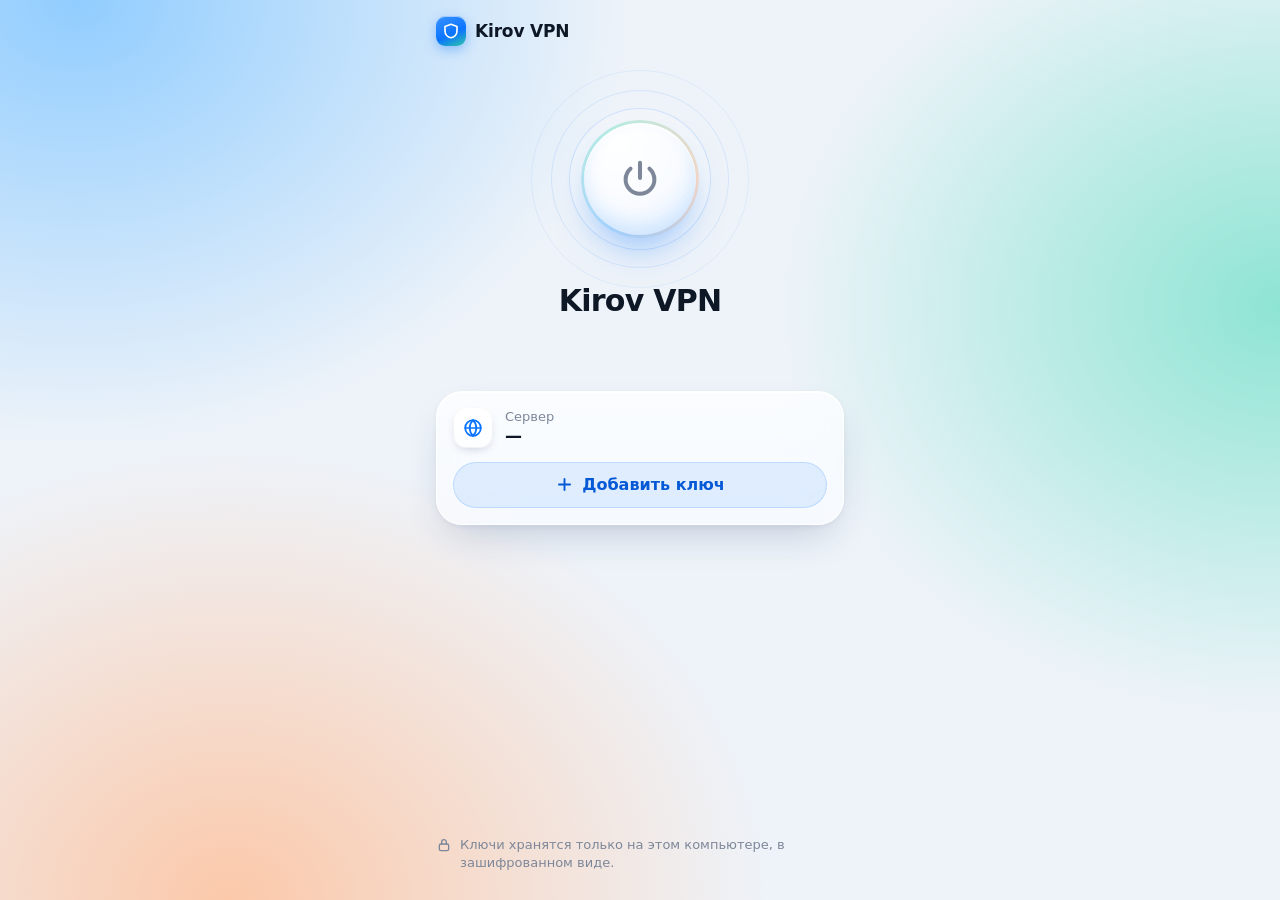
==== windows/internal/ui/frontend/index.html @ 52ef0f82 "Windows: phase 1, the tunnel on the owner's PC The first Windows build of Kirov VPN (docs/windows/PL" ====
<!doctype html>
<!-- Kirov VPN for Windows: the window. It only shows what the service
     reports and sends it requests (app.js); nothing is loaded from other
     sites. The look is that of server/remnawave/klaus-page.html. -->
<html lang="ru">
<head>
<meta charset="utf-8">
<meta http-equiv="Content-Security-Policy" content="default-src 'none'; script-src 'self'; style-src 'self'; img-src 'self' data:; connect-src 'self'; base-uri 'none'; form-action 'none'">
<meta name="referrer" content="no-referrer">
<title>Kirov VPN</title>
<link rel="stylesheet" href="app.css">
<script type="module" src="app.js"></script>
</head>
<body>
<div class="wall" aria-hidden="true"></div>

<main class="page">
  <header class="top">
    <span class="mark" aria-hidden="true">
      <svg viewBox="0 0 24 24" fill="none" stroke="#FFFFFF" stroke-width="2.2" stroke-linecap="round" stroke-linejoin="round"><path d="M12 3l8 3v6c0 4.5-3.4 8.3-8 9-4.6-.7-8-4.5-8-9V6z"/></svg>
    </span>
    Kirov VPN
  </header>

  <section class="hero" id="hero" data-state="noservice">
    <button type="button" class="orb" id="power" aria-label="Подключить" disabled>
      <span class="ring r3" aria-hidden="true"></span>
      <span class="ring r2" aria-hidden="true"></span>
      <span class="ring r1" aria-hidden="true"></span>
      <span class="disc" aria-hidden="true">
        <svg viewBox="0 0 24 24" fill="none" stroke-width="2.1" stroke-linecap="round" stroke-linejoin="round">
          <path d="M12 3.5v8"/>
          <path d="M7.05 6.6a7.5 7.5 0 1 0 9.9 0"/>
        </svg>
      </span>
    </button>
    <h1 id="title">Kirov VPN</h1>
    <p class="lede" id="detail" aria-live="polite"></p>
  </section>

  <section class="sheet server" id="server-sheet">
    <div class="server-row">
      <span class="server-icon" aria-hidden="true">
        <svg viewBox="0 0 24 24" fill="none" stroke="currentColor" stroke-width="1.9" stroke-linecap="round" stroke-linejoin="round"><circle cx="12" cy="12" r="8.5"/><path d="M3.5 12h17"/><path d="M12 3.5c2.4 2.3 3.6 5.1 3.6 8.5s-1.2 6.2-3.6 8.5c-2.4-2.3-3.6-5.1-3.6-8.5s1.2-6.2 3.6-8.5z"/></svg>
      </span>
      <div class="server-text">
        <span class="server-label">Сервер</span>
        <span class="server-name" id="server-name">—</span>
      </div>
    </div>
    <button type="button" class="btn tint" id="add-open">
      <svg viewBox="0 0 24 24" fill="none" stroke="currentColor" stroke-width="2.4" stroke-linecap="round"><path d="M12 5v14"/><path d="M5 12h14"/></svg>
      Добавить ключ
    </button>
  </section>

  <section class="sheet add" id="add-sheet" hidden>
    <h2>Добавить ключ</h2>
    <p>Вставьте ключ сервера (vless://, trojan://, ss://, hysteria2://) или сообщение, в котором он есть.</p>
    <textarea id="key" rows="4" spellcheck="false" autocomplete="off" placeholder="vless://…" aria-label="Ключ сервера"></textarea>
    <div class="actions">
      <button type="button" class="btn small" id="add-cancel">Отмена</button>
      <button type="button" class="btn primary" id="add-save">Добавить</button>
    </div>
  </section>

  <footer class="foot">
    <p class="priv">
      <svg viewBox="0 0 24 24" fill="none" stroke="currentColor" stroke-width="2" stroke-linecap="round" stroke-linejoin="round"><rect x="5" y="10.5" width="14" height="10" rx="2.5"/><path d="M8.5 10.5V7.5a3.5 3.5 0 0 1 7 0v3"/></svg>
      Ключи хранятся только на этом компьютере, в зашифрованном виде.
    </p>
    <p class="version" id="version"></p>
  </footer>
</main>

<div class="toast" id="toast" role="status" hidden></div>
</body>
</html>
---- windows/internal/ui/frontend/app.css ----
:root {
  --ice: #EEF3F9;
  --ink: #0E1726;
  --slate: #556173;
  --mist: #7D8799;
  --blue: #0A74FF;
  --blue-deep: #0659D6;
  --mint: #2FC8A8;
  --red: #E5484D;
  --hair: rgba(14, 23, 38, 0.08);
  --edge: rgba(255, 255, 255, 0.85);
  --shadow: 0 18px 40px -14px rgba(22, 44, 96, 0.24), 0 2px 6px rgba(22, 44, 96, 0.06);
  --font: "Segoe UI Variable Text", "Segoe UI", system-ui, sans-serif;
  --mono: "Cascadia Mono", Consolas, monospace;
  color-scheme: light;
}
* { box-sizing: border-box; }
[hidden] { display: none !important; }
html, body { height: 100%; }
body {
  margin: 0;
  overflow: hidden auto;
  font-family: var(--font);
  color: var(--ink);
  background: var(--ice);
  -webkit-font-smoothing: antialiased;
  user-select: none;
}

/* The wallpaper the glass sits on. */
.wall {
  position: fixed;
  inset: 0;
  z-index: 0;
  pointer-events: none;
  background:
    radial-gradient(62vmax 50vmax at 6% 0%, rgba(140, 203, 255, 0.95), rgba(140, 203, 255, 0) 70%),
    radial-gradient(56vmax 46vmax at 100% 34%, rgba(125, 226, 205, 0.85), rgba(125, 226, 205, 0) 70%),
    radial-gradient(60vmax 50vmax at 18% 100%, rgba(255, 190, 150, 0.8), rgba(255, 190, 150, 0) 70%),
    var(--ice);
}

.page {
  position: relative;
  z-index: 1;
  max-width: 440px;
  min-height: 100%;
  margin: 0 auto;
  padding: 16px 16px 20px;
  display: flex;
  flex-direction: column;
  gap: 20px;
}

.top {
  display: flex;
  align-items: center;
  gap: 9px;
  font-weight: 700;
  font-size: 17px;
  letter-spacing: -0.01em;
}
.mark {
  width: 30px;
  height: 30px;
  border-radius: 9px;
  display: grid;
  place-items: center;
  background: linear-gradient(155deg, #3A93FF, var(--blue) 58%, var(--mint));
  box-shadow: inset 0 1px 0 rgba(255, 255, 255, 0.55), 0 4px 12px rgba(10, 116, 255, 0.35);
}
.mark svg { width: 18px; height: 18px; }

/* The big button. */
.hero {
  display: flex;
  flex-direction: column;
  align-items: center;
  text-align: center;
  gap: 10px;
  padding-top: 14px;
}
.orb {
  position: relative;
  width: 170px;
  height: 170px;
  margin-block: 14px 10px;
  padding: 0;
  border: 0;
  border-radius: 50%;
  background: none;
  display: grid;
  place-items: center;
  cursor: pointer;
}
.orb:disabled { cursor: default; }
.ring {
  position: absolute;
  border-radius: 50%;
  border: 1.5px solid rgba(10, 116, 255, 0.16);
  transition: border-color 0.4s ease, background-color 0.4s ease;
}
.r1 { inset: 14px; background: rgba(255, 255, 255, 0.28); }
.r2 { inset: -4px; border-color: rgba(10, 116, 255, 0.11); }
.r3 { inset: -24px; border-color: rgba(10, 116, 255, 0.07); }
.disc {
  position: relative;
  width: 112px;
  height: 112px;
  border-radius: 50%;
  display: grid;
  place-items: center;
  background: radial-gradient(120% 120% at 30% 18%, rgba(255, 255, 255, 0.97), rgba(255, 255, 255, 0.6) 46%, rgba(206, 230, 255, 0.55) 100%);
  backdrop-filter: blur(10px) saturate(180%);
  box-shadow:
    inset 0 2px 1px rgba(255, 255, 255, 0.95),
    inset 0 -10px 18px rgba(10, 116, 255, 0.12),
    0 20px 38px -12px rgba(10, 116, 255, 0.5);
  transition: transform 0.15s ease, box-shadow 0.4s ease;
}
.orb:not(:disabled):active .disc { transform: scale(0.96); }
.disc::after {
  content: "";
  position: absolute;
  inset: -3px;
  border-radius: 50%;
  padding: 3px;
  background: conic-gradient(from 210deg, rgba(140, 203, 255, 0.95), rgba(125, 226, 205, 0.95), rgba(255, 190, 150, 0.95), rgba(140, 203, 255, 0.95));
  -webkit-mask: linear-gradient(#000 0 0) content-box, linear-gradient(#000 0 0);
  -webkit-mask-composite: xor;
  mask-composite: exclude;
  opacity: 0.55;
  transition: opacity 0.4s ease;
}
.disc svg { width: 46px; height: 46px; stroke: var(--mist); transition: stroke 0.4s ease; }

.hero[data-state="on"] .disc svg { stroke: var(--blue); }
.hero[data-state="on"] .disc::after { opacity: 1; }
.hero[data-state="on"] .disc { box-shadow: inset 0 2px 1px rgba(255, 255, 255, 0.95), inset 0 -10px 18px rgba(47, 200, 168, 0.18), 0 20px 42px -10px rgba(47, 200, 168, 0.6); }
.hero[data-state="on"] .r1 { border-color: rgba(47, 200, 168, 0.35); }
.hero[data-state="on"] .r2 { border-color: rgba(47, 200, 168, 0.22); }
.hero[data-state="on"] .r3 { border-color: rgba(47, 200, 168, 0.12); }
.hero[data-state="connecting"] .disc svg,
.hero[data-state="disconnecting"] .disc svg { stroke: #3A93FF; }
.hero[data-state="error"] .disc svg { stroke: var(--red); }
.hero[data-state="error"] .r1 { border-color: rgba(229, 72, 77, 0.3); }

h1 {
  margin: 0;
  font-size: 30px;
  line-height: 1.1;
  font-weight: 750;
  letter-spacing: -0.025em;
}
.lede {
  margin: 0;
  min-height: 2.9em;
  max-width: 32ch;
  font-size: 15px;
  line-height: 1.45;
  color: var(--slate);
  text-wrap: balance;
  user-select: text;
}
.hero[data-state="error"] .lede { color: #B4262B; }

/* Glass sheets. */
.sheet {
  position: relative;
  border-radius: 26px;
  padding: 16px;
  background: linear-gradient(180deg, rgba(255, 255, 255, 0.74), rgba(255, 255, 255, 0.52));
  backdrop-filter: blur(24px) saturate(180%);
  border: 1px solid var(--edge);
  box-shadow: inset 0 1px 0 rgba(255, 255, 255, 0.95), var(--shadow);
  display: flex;
  flex-direction: column;
  gap: 14px;
}

.server-row { display: flex; align-items: center; gap: 12px; }
.server-icon {
  width: 40px;
  height: 40px;
  flex: none;
  border-radius: 13px;
  display: grid;
  place-items: center;
  color: var(--blue);
  background: linear-gradient(180deg, #FFFFFF, rgba(255, 255, 255, 0.6));
  box-shadow: inset 0 1px 0 #FFFFFF, 0 4px 10px -4px rgba(22, 44, 96, 0.25), inset 0 0 0 1px rgba(14, 23, 38, 0.05);
}
.server-icon svg { width: 22px; height: 22px; }
.server-text { display: flex; flex-direction: column; gap: 2px; min-width: 0; }
.server-label { font-size: 13px; color: var(--mist); }
.server-name {
  font-size: 17px;
  font-weight: 650;
  white-space: nowrap;
  overflow: hidden;
  text-overflow: ellipsis;
}

.add h2 { margin: 0; font-size: 19px; font-weight: 700; letter-spacing: -0.012em; }
.add p { margin: 0; font-size: 14px; line-height: 1.45; color: var(--slate); }
textarea {
  width: 100%;
  resize: none;
  padding: 12px 14px;
  border: 0;
  border-radius: 16px;
  font: 13px/1.4 var(--mono);
  color: var(--ink);
  background: rgba(255, 255, 255, 0.8);
  box-shadow: inset 0 0 0 1px rgba(14, 23, 38, 0.1);
  user-select: text;
}
textarea:focus { outline: none; box-shadow: inset 0 0 0 2px rgba(10, 116, 255, 0.5); }
.actions { display: flex; gap: 10px; justify-content: flex-end; }
.actions .btn.primary { width: auto; min-width: 130px; }

.btn {
  display: flex;
  align-items: center;
  justify-content: center;
  gap: 8px;
  width: 100%;
  min-height: 46px;
  padding: 0 20px;
  border: 0;
  border-radius: 999px;
  font: 600 16px/1.1 var(--font);
  cursor: pointer;
  transition: transform 0.15s ease, opacity 0.2s ease;
}
.btn:active { transform: scale(0.97); }
.btn:disabled { opacity: 0.55; cursor: default; transform: none; }
.btn svg { width: 19px; height: 19px; flex: none; }
.btn.primary {
  color: #FFFFFF;
  background: linear-gradient(180deg, #3A93FF 0%, var(--blue) 55%, #0662E0 100%);
  box-shadow: inset 0 1px 0 rgba(255, 255, 255, 0.5), inset 0 -2px 6px rgba(0, 40, 120, 0.25), 0 12px 24px -8px rgba(10, 116, 255, 0.6);
}
.btn.tint {
  color: var(--blue-deep);
  background: rgba(10, 116, 255, 0.1);
  box-shadow: inset 0 0 0 1px rgba(10, 116, 255, 0.16);
}
.btn.small {
  width: auto;
  min-height: 46px;
  padding: 0 18px;
  color: var(--blue-deep);
  background: rgba(255, 255, 255, 0.85);
  box-shadow: inset 0 1px 0 #FFFFFF, 0 1px 3px rgba(22, 44, 96, 0.14), inset 0 0 0 1px rgba(14, 23, 38, 0.06);
}

.foot {
  margin-top: auto;
  display: flex;
  flex-direction: column;
  align-items: center;
  gap: 8px;
  text-align: center;
}
.foot p { margin: 0; }
.priv { display: flex; gap: 8px; align-items: flex-start; text-align: left; font-size: 13px; line-height: 1.4; color: var(--mist); }
.priv svg { width: 16px; height: 16px; flex: none; margin-top: 1px; }
.version { font-size: 12px; color: var(--mist); }

.toast {
  position: fixed;
  left: 50%;
  bottom: 22px;
  transform: translateX(-50%);
  z-index: 10;
  width: max-content;
  max-width: calc(100% - 32px);
  padding: 12px 18px;
  border-radius: 20px;
  background: rgba(20, 28, 44, 0.86);
  backdrop-filter: blur(16px);
  color: #FFFFFF;
  font: 600 14px/1.35 var(--font);
  text-align: center;
  box-shadow: 0 12px 30px rgba(0, 0, 0, 0.22);
  user-select: text;
}

.btn:focus-visible, .orb:focus-visible .disc {
  outline: 3px solid rgba(10, 116, 255, 0.45);
  outline-offset: 3px;
}
.orb:focus-visible { outline: none; }

@media (prefers-reduced-motion: no-preference) {
  .hero[data-state="connecting"] .r2,
  .hero[data-state="connecting"] .r3,
  .hero[data-state="disconnecting"] .r2 { animation: pulse 1.6s ease-in-out infinite; }
  .hero[data-state="connecting"] .r3 { animation-delay: 0.3s; }
  .hero[data-state="on"] .r3 { animation: breathe 4s ease-in-out infinite; }
  @keyframes pulse {
    0%, 100% { transform: scale(0.94); opacity: 0.35; }
    50% { transform: scale(1.02); opacity: 1; }
  }
  @keyframes breathe {
    0%, 100% { transform: scale(1); opacity: 1; }
    50% { transform: scale(1.04); opacity: 0.6; }
  }
}
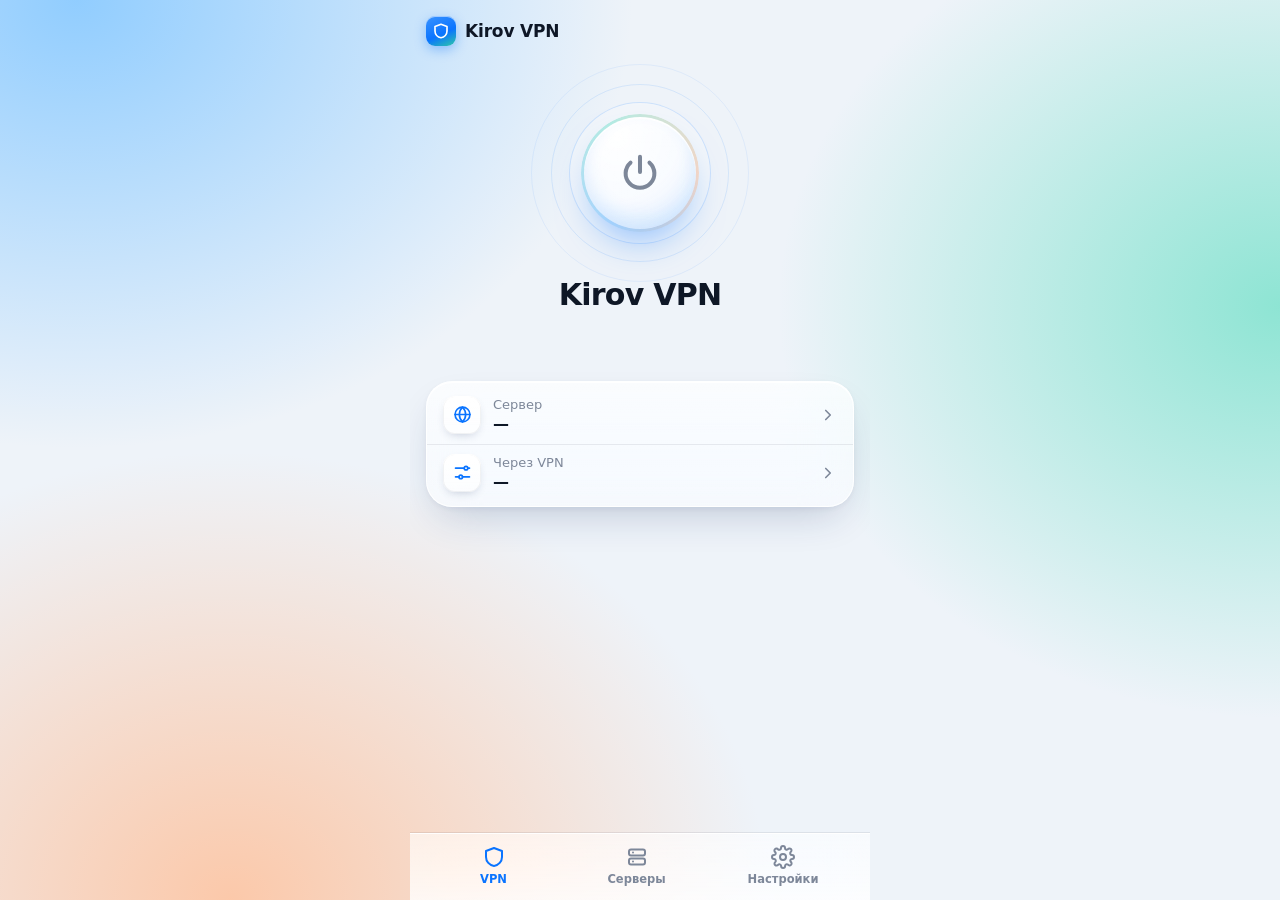
==== commit 71b60000: "Windows: the window gets servers, settings and the journal Three tabs instead of one page:  - VPN: t" ====
--- a/windows/internal/ui/frontend/index.html
+++ b/windows/internal/ui/frontend/index.html
@@ -8,71 +8,257 @@
 <meta http-equiv="Content-Security-Policy" content="default-src 'none'; script-src 'self'; style-src 'self'; img-src 'self' data:; connect-src 'self'; base-uri 'none'; form-action 'none'">
 <meta name="referrer" content="no-referrer">
 <title>Kirov VPN</title>
+<link rel="icon" href="data:,">
 <link rel="stylesheet" href="app.css">
 <script type="module" src="app.js"></script>
 </head>
 <body>
 <div class="wall" aria-hidden="true"></div>
 
-<main class="page">
+<div class="app">
   <header class="top">
     <span class="mark" aria-hidden="true">
       <svg viewBox="0 0 24 24" fill="none" stroke="#FFFFFF" stroke-width="2.2" stroke-linecap="round" stroke-linejoin="round"><path d="M12 3l8 3v6c0 4.5-3.4 8.3-8 9-4.6-.7-8-4.5-8-9V6z"/></svg>
     </span>
-    Kirov VPN
+    <span id="top-title">Kirov VPN</span>
   </header>
 
-  <section class="hero" id="hero" data-state="noservice">
-    <button type="button" class="orb" id="power" aria-label="Подключить" disabled>
-      <span class="ring r3" aria-hidden="true"></span>
-      <span class="ring r2" aria-hidden="true"></span>
-      <span class="ring r1" aria-hidden="true"></span>
-      <span class="disc" aria-hidden="true">
-        <svg viewBox="0 0 24 24" fill="none" stroke-width="2.1" stroke-linecap="round" stroke-linejoin="round">
-          <path d="M12 3.5v8"/>
-          <path d="M7.05 6.6a7.5 7.5 0 1 0 9.9 0"/>
-        </svg>
-      </span>
+  <main class="views" id="views">
+    <!-- VPN: the big button and what it connects to. -->
+    <section class="view" id="view-home">
+      <section class="hero" id="hero" data-state="noservice">
+        <button type="button" class="orb" id="power" aria-label="Подключить" disabled>
+          <span class="ring r3" aria-hidden="true"></span>
+          <span class="ring r2" aria-hidden="true"></span>
+          <span class="ring r1" aria-hidden="true"></span>
+          <span class="disc" aria-hidden="true">
+            <svg viewBox="0 0 24 24" fill="none" stroke-width="2.1" stroke-linecap="round" stroke-linejoin="round">
+              <path d="M12 3.5v8"/>
+              <path d="M7.05 6.6a7.5 7.5 0 1 0 9.9 0"/>
+            </svg>
+          </span>
+        </button>
+        <h1 id="title">Kirov VPN</h1>
+        <p class="lede" id="detail" aria-live="polite"></p>
+        <button type="button" class="link" id="hero-logs" hidden>Подробнее в журнале</button>
+      </section>
+
+      <div class="sheet list">
+        <button type="button" class="row" id="home-server">
+          <span class="row-icon" aria-hidden="true">
+            <svg viewBox="0 0 24 24" fill="none" stroke="currentColor" stroke-width="1.9" stroke-linecap="round" stroke-linejoin="round"><circle cx="12" cy="12" r="8.5"/><path d="M3.5 12h17"/><path d="M12 3.5c2.4 2.3 3.6 5.1 3.6 8.5s-1.2 6.2-3.6 8.5c-2.4-2.3-3.6-5.1-3.6-8.5s1.2-6.2 3.6-8.5z"/></svg>
+          </span>
+          <span class="row-text">
+            <span class="row-label">Сервер</span>
+            <span class="row-title" id="home-server-name">—</span>
+          </span>
+          <span class="ping" id="home-ping"></span>
+          <svg class="chev" viewBox="0 0 24 24" fill="none" stroke="currentColor" stroke-width="2.2" stroke-linecap="round" stroke-linejoin="round" aria-hidden="true"><path d="M9 6l6 6-6 6"/></svg>
+        </button>
+        <button type="button" class="row" id="home-mode">
+          <span class="row-icon" aria-hidden="true">
+            <svg viewBox="0 0 24 24" fill="none" stroke="currentColor" stroke-width="1.9" stroke-linecap="round" stroke-linejoin="round"><path d="M4 7h10"/><path d="M18 7h2"/><circle cx="16" cy="7" r="2"/><path d="M4 17h4"/><path d="M12 17h8"/><circle cx="10" cy="17" r="2"/></svg>
+          </span>
+          <span class="row-text">
+            <span class="row-label">Через VPN</span>
+            <span class="row-title" id="home-mode-name">—</span>
+          </span>
+          <svg class="chev" viewBox="0 0 24 24" fill="none" stroke="currentColor" stroke-width="2.2" stroke-linecap="round" stroke-linejoin="round" aria-hidden="true"><path d="M9 6l6 6-6 6"/></svg>
+        </button>
+      </div>
+      <button type="button" class="btn tint" id="home-add" hidden>
+        <svg viewBox="0 0 24 24" fill="none" stroke="currentColor" stroke-width="2.4" stroke-linecap="round"><path d="M12 5v14"/><path d="M5 12h14"/></svg>
+        Добавить ключ
+      </button>
+    </section>
+
+    <!-- Servers: the list, their checks, adding a key. -->
+    <section class="view" id="view-servers" hidden>
+      <div class="heading">
+        <h2>Серверы</h2>
+        <button type="button" class="icon-btn" id="ping-all" title="Проверить все серверы" aria-label="Проверить все серверы">
+          <svg viewBox="0 0 24 24" fill="none" stroke="currentColor" stroke-width="2" stroke-linecap="round" stroke-linejoin="round"><path d="M4.5 16.5a8 8 0 1 1 15 0"/><path d="M12 12l3.5-3.5"/><circle cx="12" cy="12" r="1.2"/></svg>
+        </button>
+        <button type="button" class="icon-btn" id="servers-add" title="Добавить ключ" aria-label="Добавить ключ">
+          <svg viewBox="0 0 24 24" fill="none" stroke="currentColor" stroke-width="2.4" stroke-linecap="round"><path d="M12 5v14"/><path d="M5 12h14"/></svg>
+        </button>
+      </div>
+      <div class="sheet list" id="server-list" role="radiogroup" aria-label="Серверы"></div>
+      <div class="empty" id="servers-empty" hidden>
+        <p>Серверов пока нет. Добавьте ключ сервера: его присылает тот, кто дал вам VPN.</p>
+        <button type="button" class="btn primary" id="servers-empty-add">Добавить ключ</button>
+      </div>
+      <p class="note">Нажмите на сервер, чтобы подключаться через него. Отклик — сколько миллисекунд идёт запрос через сервер.</p>
+    </section>
+
+    <!-- Settings. -->
+    <section class="view" id="view-settings" hidden>
+      <h2 class="section">Что идёт через VPN</h2>
+      <div class="sheet list choices" id="modes">
+        <label class="row choice">
+          <input type="radio" name="mode" value="ru_direct">
+          <span class="row-text">
+            <span class="row-title">Всё, кроме российских сайтов</span>
+            <span class="row-sub">Банки, Госуслуги и другие российские сайты открываются напрямую, остальное — через VPN. Подходит почти всем.</span>
+          </span>
+        </label>
+        <label class="row choice">
+          <input type="radio" name="mode" value="blocked_only">
+          <span class="row-text">
+            <span class="row-title">Только заблокированные сайты</span>
+            <span class="row-sub">Через VPN идут только сайты и сервисы, заблокированные в России, всё остальное — напрямую.</span>
+          </span>
+        </label>
+        <label class="row choice">
+          <input type="radio" name="mode" value="global">
+          <span class="row-text">
+            <span class="row-title">Всё</span>
+            <span class="row-sub">Весь интернет идёт через VPN, кроме домашней сети.</span>
+          </span>
+        </label>
+      </div>
+
+      <h2 class="section">Свои правила</h2>
+      <div class="sheet list">
+        <details class="editor" data-list="directSites" data-kind="site">
+          <summary class="row"><span class="row-text"><span class="row-title">Сайты без VPN</span><span class="row-sub">Всегда напрямую</span></span><span class="count"></span></summary>
+          <div class="editor-body"></div>
+        </details>
+        <details class="editor" data-list="proxySites" data-kind="site">
+          <summary class="row"><span class="row-text"><span class="row-title">Сайты через VPN</span><span class="row-sub">Всегда через VPN, даже российские</span></span><span class="count"></span></summary>
+          <div class="editor-body"></div>
+        </details>
+        <details class="editor" data-list="blockSites" data-kind="site">
+          <summary class="row"><span class="row-text"><span class="row-title">Заблокировать сайты</span><span class="row-sub">Не открываются совсем: реклама, счётчики</span></span><span class="count"></span></summary>
+          <div class="editor-body"></div>
+        </details>
+      </div>
+      <p class="note">Сайт можно вписать так: example.com (вместе с поддоменами), ссылкой или IP-адресом.</p>
+
+      <h2 class="section">Программы</h2>
+      <div class="sheet list">
+        <label class="row toggle">
+          <span class="row-text">
+            <span class="row-title">Торренты без VPN</span>
+            <span class="row-sub">qBittorrent, µTorrent, BitTorrent и другие качают напрямую: так быстрее, а серверу VPN не приходят жалобы правообладателей.</span>
+          </span>
+          <input type="checkbox" role="switch" id="torrents">
+        </label>
+        <details class="editor" data-list="directPrograms" data-kind="program">
+          <summary class="row"><span class="row-text"><span class="row-title">Программы без VPN</span><span class="row-sub">Например, игры с российскими серверами</span></span><span class="count"></span></summary>
+          <div class="editor-body"></div>
+        </details>
+        <details class="editor" data-list="proxyPrograms" data-kind="program">
+          <summary class="row"><span class="row-text"><span class="row-title">Программы через VPN</span><span class="row-sub">Всё, что они делают, идёт через VPN</span></span><span class="count"></span></summary>
+          <div class="editor-body"></div>
+        </details>
+      </div>
+
+      <h2 class="section">Запуск</h2>
+      <div class="sheet list">
+        <label class="row toggle">
+          <span class="row-text">
+            <span class="row-title">Подключаться при запуске Windows</span>
+            <span class="row-sub">Если VPN был включён, после перезагрузки он включится сам.</span>
+          </span>
+          <input type="checkbox" role="switch" id="autoconnect">
+        </label>
+      </div>
+
+      <h2 class="section">Помощь</h2>
+      <div class="sheet list">
+        <button type="button" class="row" id="open-logs">
+          <span class="row-text"><span class="row-title">Журнал</span><span class="row-sub">Что происходило с VPN. Можно скопировать и отправить</span></span>
+          <svg class="chev" viewBox="0 0 24 24" fill="none" stroke="currentColor" stroke-width="2.2" stroke-linecap="round" stroke-linejoin="round" aria-hidden="true"><path d="M9 6l6 6-6 6"/></svg>
+        </button>
+      </div>
+      <footer class="foot">
+        <p class="priv">
+          <svg viewBox="0 0 24 24" fill="none" stroke="currentColor" stroke-width="2" stroke-linecap="round" stroke-linejoin="round"><rect x="5" y="10.5" width="14" height="10" rx="2.5"/><path d="M8.5 10.5V7.5a3.5 3.5 0 0 1 7 0v3"/></svg>
+          Ключи и настройки хранятся только на этом компьютере, в зашифрованном виде.
+        </p>
+        <p class="version" id="version"></p>
+      </footer>
+    </section>
+
+    <!-- The journal, opened from the settings. -->
+    <section class="view" id="view-logs" hidden>
+      <div class="heading">
+        <button type="button" class="back" id="logs-back">
+          <svg viewBox="0 0 24 24" fill="none" stroke="currentColor" stroke-width="2.4" stroke-linecap="round" stroke-linejoin="round" aria-hidden="true"><path d="M15 6l-6 6 6 6"/></svg>
+          Настройки
+        </button>
+      </div>
+      <h2 class="title2">Журнал</h2>
+      <p class="note">В журнале нет ключей, адресов и названий сайтов, его можно отправить тому, кто помогает с VPN.</p>
+      <div class="actions">
+        <button type="button" class="btn small" id="logs-refresh">Обновить</button>
+        <button type="button" class="btn primary" id="logs-copy">Скопировать</button>
+      </div>
+      <div id="logs"></div>
+    </section>
+  </main>
+
+  <nav class="tabs" aria-label="Разделы">
+    <button type="button" class="tab" data-tab="home" aria-current="page">
+      <svg viewBox="0 0 24 24" fill="none" stroke="currentColor" stroke-width="2" stroke-linecap="round" stroke-linejoin="round" aria-hidden="true"><path d="M12 3l8 3v6c0 4.5-3.4 8.3-8 9-4.6-.7-8-4.5-8-9V6z"/></svg>
+      VPN
     </button>
-    <h1 id="title">Kirov VPN</h1>
-    <p class="lede" id="detail" aria-live="polite"></p>
-  </section>
-
-  <section class="sheet server" id="server-sheet">
-    <div class="server-row">
-      <span class="server-icon" aria-hidden="true">
-        <svg viewBox="0 0 24 24" fill="none" stroke="currentColor" stroke-width="1.9" stroke-linecap="round" stroke-linejoin="round"><circle cx="12" cy="12" r="8.5"/><path d="M3.5 12h17"/><path d="M12 3.5c2.4 2.3 3.6 5.1 3.6 8.5s-1.2 6.2-3.6 8.5c-2.4-2.3-3.6-5.1-3.6-8.5s1.2-6.2 3.6-8.5z"/></svg>
-      </span>
-      <div class="server-text">
-        <span class="server-label">Сервер</span>
-        <span class="server-name" id="server-name">—</span>
-      </div>
-    </div>
-    <button type="button" class="btn tint" id="add-open">
-      <svg viewBox="0 0 24 24" fill="none" stroke="currentColor" stroke-width="2.4" stroke-linecap="round"><path d="M12 5v14"/><path d="M5 12h14"/></svg>
-      Добавить ключ
+    <button type="button" class="tab" data-tab="servers">
+      <svg viewBox="0 0 24 24" fill="none" stroke="currentColor" stroke-width="2" stroke-linecap="round" stroke-linejoin="round" aria-hidden="true"><rect x="4" y="4.5" width="16" height="6" rx="2"/><rect x="4" y="13.5" width="16" height="6" rx="2"/><path d="M8 7.5h.01"/><path d="M8 16.5h.01"/></svg>
+      Серверы
     </button>
-  </section>
-
-  <section class="sheet add" id="add-sheet" hidden>
-    <h2>Добавить ключ</h2>
+    <button type="button" class="tab" data-tab="settings">
+      <svg viewBox="0 0 24 24" fill="none" stroke="currentColor" stroke-width="2" stroke-linecap="round" stroke-linejoin="round" aria-hidden="true"><circle cx="12" cy="12" r="3"/><path d="M19.4 15a1.7 1.7 0 0 0 .3 1.8l.1.1a2 2 0 1 1-2.8 2.8l-.1-.1a1.7 1.7 0 0 0-1.8-.3 1.7 1.7 0 0 0-1 1.5V21a2 2 0 1 1-4 0v-.1a1.7 1.7 0 0 0-1.1-1.5 1.7 1.7 0 0 0-1.8.3l-.1.1a2 2 0 1 1-2.8-2.8l.1-.1a1.7 1.7 0 0 0 .3-1.8 1.7 1.7 0 0 0-1.5-1H3a2 2 0 1 1 0-4h.1a1.7 1.7 0 0 0 1.5-1.1 1.7 1.7 0 0 0-.3-1.8l-.1-.1a2 2 0 1 1 2.8-2.8l.1.1a1.7 1.7 0 0 0 1.8.3H9a1.7 1.7 0 0 0 1-1.5V3a2 2 0 1 1 4 0v.1a1.7 1.7 0 0 0 1 1.5 1.7 1.7 0 0 0 1.8-.3l.1-.1a2 2 0 1 1 2.8 2.8l-.1.1a1.7 1.7 0 0 0-.3 1.8V9a1.7 1.7 0 0 0 1.5 1H21a2 2 0 1 1 0 4h-.1a1.7 1.7 0 0 0-1.5 1z"/></svg>
+      Настройки
+    </button>
+  </nav>
+</div>
+
+<!-- Sheets over the window. -->
+<div class="modal" id="add-sheet" hidden>
+  <div class="sheet dialog" role="dialog" aria-modal="true" aria-labelledby="add-title">
+    <h2 id="add-title">Добавить ключ</h2>
     <p>Вставьте ключ сервера (vless://, trojan://, ss://, hysteria2://) или сообщение, в котором он есть.</p>
     <textarea id="key" rows="4" spellcheck="false" autocomplete="off" placeholder="vless://…" aria-label="Ключ сервера"></textarea>
     <div class="actions">
       <button type="button" class="btn small" id="add-cancel">Отмена</button>
       <button type="button" class="btn primary" id="add-save">Добавить</button>
     </div>
-  </section>
-
-  <footer class="foot">
-    <p class="priv">
-      <svg viewBox="0 0 24 24" fill="none" stroke="currentColor" stroke-width="2" stroke-linecap="round" stroke-linejoin="round"><rect x="5" y="10.5" width="14" height="10" rx="2.5"/><path d="M8.5 10.5V7.5a3.5 3.5 0 0 1 7 0v3"/></svg>
-      Ключи хранятся только на этом компьютере, в зашифрованном виде.
-    </p>
-    <p class="version" id="version"></p>
-  </footer>
-</main>
+  </div>
+</div>
+
+<div class="modal" id="rename-sheet" hidden>
+  <div class="sheet dialog" role="dialog" aria-modal="true" aria-labelledby="rename-title">
+    <h2 id="rename-title">Имя сервера</h2>
+    <input type="text" id="rename-input" maxlength="100" spellcheck="false" autocomplete="off" aria-label="Имя сервера">
+    <div class="actions">
+      <button type="button" class="btn small" id="rename-cancel">Отмена</button>
+      <button type="button" class="btn primary" id="rename-save">Сохранить</button>
+    </div>
+  </div>
+</div>
+
+<div class="modal" id="delete-sheet" hidden>
+  <div class="sheet dialog" role="alertdialog" aria-modal="true" aria-labelledby="delete-title">
+    <h2 id="delete-title">Удалить сервер?</h2>
+    <p id="delete-text"></p>
+    <div class="actions">
+      <button type="button" class="btn small" id="delete-cancel">Отмена</button>
+      <button type="button" class="btn danger" id="delete-confirm">Удалить</button>
+    </div>
+  </div>
+</div>
+
+<div class="menu" id="row-menu" role="menu" hidden>
+  <button type="button" role="menuitem" data-act="ping">Проверить отклик</button>
+  <button type="button" role="menuitem" data-act="rename">Переименовать</button>
+  <button type="button" role="menuitem" data-act="delete" class="danger">Удалить</button>
+</div>
 
 <div class="toast" id="toast" role="status" hidden></div>
+
+<template id="icon-more"><svg viewBox="0 0 24 24" fill="currentColor" aria-hidden="true"><circle cx="5.5" cy="12" r="1.8"/><circle cx="12" cy="12" r="1.8"/><circle cx="18.5" cy="12" r="1.8"/></svg></template>
+<template id="icon-remove"><svg viewBox="0 0 24 24" fill="none" stroke="currentColor" stroke-width="2.4" stroke-linecap="round" aria-hidden="true"><path d="M6 6l12 12"/><path d="M18 6L6 18"/></svg></template>
 </body>
 </html>
--- a/windows/internal/ui/frontend/app.css
+++ b/windows/internal/ui/frontend/app.css
@@ -40,22 +40,32 @@
     var(--ice);
 }
 
-.page {
+/* Header, the scrolling views, the tabs at the bottom. */
+.app {
   position: relative;
   z-index: 1;
-  max-width: 440px;
-  min-height: 100%;
+  height: 100%;
+  max-width: 460px;
   margin: 0 auto;
-  padding: 16px 16px 20px;
+  display: grid;
+  grid-template-rows: auto 1fr auto;
+}
+.views {
+  overflow: hidden auto;
+  padding: 4px 16px 20px;
+  scrollbar-width: thin;
+}
+.view {
   display: flex;
   flex-direction: column;
-  gap: 20px;
+  gap: 16px;
 }
 
 .top {
   display: flex;
   align-items: center;
   gap: 9px;
+  padding: 16px 16px 10px;
   font-weight: 700;
   font-size: 17px;
   letter-spacing: -0.01em;
@@ -163,6 +173,17 @@
   user-select: text;
 }
 .hero[data-state="error"] .lede { color: #B4262B; }
+.link {
+  margin-top: -4px;
+  padding: 4px 8px;
+  border: 0;
+  border-radius: 8px;
+  background: none;
+  font: 600 14px var(--font);
+  color: var(--blue-deep);
+  cursor: pointer;
+}
+.link:focus-visible { outline: 3px solid rgba(10, 116, 255, 0.45); }
 
 /* Glass sheets. */
 .sheet {
@@ -178,31 +199,267 @@
   gap: 14px;
 }
 
-.server-row { display: flex; align-items: center; gap: 12px; }
-.server-icon {
-  width: 40px;
-  height: 40px;
+/* Rows in a sheet, as in iOS lists. */
+.sheet.list { padding: 4px 0; gap: 0; }
+.row {
+  display: flex;
+  align-items: center;
+  gap: 12px;
+  width: 100%;
+  min-height: 56px;
+  padding: 10px 16px;
+  border: 0;
+  background: none;
+  font: inherit;
+  color: inherit;
+  text-align: left;
+  cursor: pointer;
+}
+.list > * + * { box-shadow: inset 0 1px 0 var(--hair); }
+.row:focus-visible { outline: 3px solid rgba(10, 116, 255, 0.45); outline-offset: -3px; border-radius: 14px; }
+.row-icon {
+  width: 38px;
+  height: 38px;
   flex: none;
-  border-radius: 13px;
+  border-radius: 12px;
   display: grid;
   place-items: center;
   color: var(--blue);
   background: linear-gradient(180deg, #FFFFFF, rgba(255, 255, 255, 0.6));
   box-shadow: inset 0 1px 0 #FFFFFF, 0 4px 10px -4px rgba(22, 44, 96, 0.25), inset 0 0 0 1px rgba(14, 23, 38, 0.05);
 }
-.server-icon svg { width: 22px; height: 22px; }
-.server-text { display: flex; flex-direction: column; gap: 2px; min-width: 0; }
-.server-label { font-size: 13px; color: var(--mist); }
-.server-name {
-  font-size: 17px;
-  font-weight: 650;
+.row-icon svg { width: 21px; height: 21px; }
+.row-text { flex: 1; display: flex; flex-direction: column; gap: 2px; min-width: 0; }
+.row-label { font-size: 13px; color: var(--mist); }
+.row-title {
+  font-size: 16px;
+  font-weight: 620;
   white-space: nowrap;
   overflow: hidden;
   text-overflow: ellipsis;
 }
-
-.add h2 { margin: 0; font-size: 19px; font-weight: 700; letter-spacing: -0.012em; }
-.add p { margin: 0; font-size: 14px; line-height: 1.45; color: var(--slate); }
+.row-sub { font-size: 13px; line-height: 1.35; color: var(--slate); }
+.chev { width: 18px; height: 18px; flex: none; color: var(--mist); }
+#home-mode-name { white-space: normal; }
+
+/* A server's check: graded like Android's pingGrade. */
+.ping { flex: none; font-size: 14px; font-weight: 600; font-variant-numeric: tabular-nums; color: var(--mist); }
+.ping.great, .ping.good { color: #12936F; }
+.ping.fair { color: #C77A0A; }
+.ping.poor, .ping.failed { color: var(--red); }
+
+/* Servers. */
+.heading { display: flex; align-items: center; gap: 8px; }
+.heading h2, .title2 { flex: 1; margin: 0; font-size: 26px; font-weight: 750; letter-spacing: -0.02em; }
+.icon-btn {
+  width: 38px;
+  height: 38px;
+  flex: none;
+  display: grid;
+  place-items: center;
+  border: 0;
+  border-radius: 50%;
+  color: var(--blue-deep);
+  background: rgba(255, 255, 255, 0.85);
+  box-shadow: inset 0 1px 0 #FFFFFF, 0 1px 3px rgba(22, 44, 96, 0.14), inset 0 0 0 1px rgba(14, 23, 38, 0.06);
+  cursor: pointer;
+}
+.icon-btn svg { width: 20px; height: 20px; }
+.icon-btn:disabled { opacity: 0.5; cursor: default; }
+.server .dot {
+  width: 22px;
+  height: 22px;
+  flex: none;
+  border-radius: 50%;
+  box-shadow: inset 0 0 0 2px rgba(14, 23, 38, 0.18);
+}
+.server[aria-checked="true"] .dot {
+  background: radial-gradient(circle, #FFFFFF 0 4px, var(--blue) 4.5px);
+  box-shadow: 0 2px 6px -1px rgba(10, 116, 255, 0.5);
+}
+.server .more {
+  width: 32px;
+  height: 32px;
+  flex: none;
+  display: grid;
+  place-items: center;
+  border: 0;
+  border-radius: 50%;
+  background: none;
+  color: var(--mist);
+  cursor: pointer;
+}
+.server .more:hover { background: rgba(14, 23, 38, 0.06); }
+.server .more svg { width: 20px; height: 20px; }
+.empty { text-align: center; display: flex; flex-direction: column; gap: 12px; }
+.empty p { margin: 0; color: var(--slate); line-height: 1.45; }
+.note { margin: -6px 6px 0; font-size: 13px; line-height: 1.4; color: var(--mist); }
+
+/* Settings. */
+h2.section {
+  margin: 6px 6px -8px;
+  font-size: 13px;
+  font-weight: 600;
+  letter-spacing: 0.02em;
+  text-transform: uppercase;
+  color: var(--mist);
+}
+.choice input[type="radio"] { width: 20px; height: 20px; flex: none; margin: 2px 0 0; align-self: flex-start; accent-color: var(--blue); }
+.choice, .toggle { align-items: flex-start; }
+.choice .row-title, .toggle .row-title, .editor .row-title { white-space: normal; }
+input[type="checkbox"][role="switch"] {
+  appearance: none;
+  position: relative;
+  width: 46px;
+  height: 28px;
+  flex: none;
+  margin: 2px 0 0;
+  border-radius: 999px;
+  background: rgba(14, 23, 38, 0.16);
+  cursor: pointer;
+  transition: background-color 0.2s ease;
+}
+input[type="checkbox"][role="switch"]::after {
+  content: "";
+  position: absolute;
+  top: 2px;
+  left: 2px;
+  width: 24px;
+  height: 24px;
+  border-radius: 50%;
+  background: #FFFFFF;
+  box-shadow: 0 2px 5px rgba(0, 0, 0, 0.22);
+  transition: transform 0.2s ease;
+}
+input[type="checkbox"][role="switch"]:checked { background: var(--mint); }
+input[type="checkbox"][role="switch"]:checked::after { transform: translateX(18px); }
+input[type="checkbox"][role="switch"]:focus-visible { outline: 3px solid rgba(10, 116, 255, 0.45); outline-offset: 2px; }
+input:disabled { opacity: 0.5; cursor: default; }
+
+.editor > summary { list-style: none; }
+.editor > summary::-webkit-details-marker { display: none; }
+.count {
+  flex: none;
+  min-width: 26px;
+  padding: 3px 8px;
+  border-radius: 999px;
+  font-size: 13px;
+  font-weight: 600;
+  text-align: center;
+  color: var(--slate);
+  background: rgba(14, 23, 38, 0.06);
+}
+.count:empty { display: none; }
+.editor-body { display: flex; flex-direction: column; gap: 10px; padding: 0 16px 14px; }
+.entries { list-style: none; margin: 0; padding: 0; display: flex; flex-direction: column; gap: 6px; }
+.entry {
+  display: flex;
+  align-items: center;
+  gap: 8px;
+  padding: 6px 6px 6px 12px;
+  border-radius: 12px;
+  background: rgba(255, 255, 255, 0.75);
+  box-shadow: inset 0 0 0 1px rgba(14, 23, 38, 0.06);
+}
+.entry span { flex: 1; min-width: 0; font: 13px/1.35 var(--mono); overflow-wrap: anywhere; user-select: text; }
+.entry button {
+  width: 28px;
+  height: 28px;
+  flex: none;
+  display: grid;
+  place-items: center;
+  border: 0;
+  border-radius: 50%;
+  background: none;
+  color: var(--mist);
+  cursor: pointer;
+}
+.entry button:hover { color: var(--red); background: rgba(229, 72, 77, 0.08); }
+.entry button svg { width: 16px; height: 16px; }
+.add-line { display: flex; gap: 8px; }
+.add-line input { flex: 1; min-width: 0; }
+.add-line .btn { width: auto; min-height: 40px; padding: 0 16px; font-size: 15px; }
+
+/* The journal. */
+.back {
+  display: flex;
+  align-items: center;
+  gap: 2px;
+  margin-left: -6px;
+  padding: 4px 6px;
+  border: 0;
+  background: none;
+  font: 600 16px var(--font);
+  color: var(--blue-deep);
+  cursor: pointer;
+}
+.back svg { width: 20px; height: 20px; }
+#logs { display: flex; flex-direction: column; gap: 8px; }
+.log-title { margin: 6px 6px 0; font-size: 13px; font-weight: 600; color: var(--mist); }
+pre.log {
+  margin: 0;
+  max-height: 260px;
+  overflow: auto;
+  padding: 12px;
+  border-radius: 16px;
+  font: 11.5px/1.45 var(--mono);
+  white-space: pre-wrap;
+  overflow-wrap: anywhere;
+  color: var(--ink);
+  background: rgba(255, 255, 255, 0.8);
+  box-shadow: inset 0 0 0 1px rgba(14, 23, 38, 0.08);
+  user-select: text;
+}
+
+/* Sheets over the window. */
+.modal {
+  position: fixed;
+  inset: 0;
+  z-index: 20;
+  display: grid;
+  place-items: center;
+  padding: 16px;
+  background: rgba(14, 23, 38, 0.28);
+}
+.dialog { width: 100%; max-width: 400px; background: linear-gradient(180deg, rgba(255, 255, 255, 0.96), rgba(255, 255, 255, 0.9)); }
+.dialog h2 { margin: 0; font-size: 19px; font-weight: 700; letter-spacing: -0.012em; }
+.dialog p { margin: 0; font-size: 14px; line-height: 1.45; color: var(--slate); overflow-wrap: anywhere; }
+input[type="text"] {
+  width: 100%;
+  min-height: 40px;
+  padding: 0 14px;
+  border: 0;
+  border-radius: 14px;
+  font: 15px var(--font);
+  color: var(--ink);
+  background: rgba(255, 255, 255, 0.85);
+  box-shadow: inset 0 0 0 1px rgba(14, 23, 38, 0.12);
+  user-select: text;
+}
+input[type="text"]:focus { outline: none; box-shadow: inset 0 0 0 2px rgba(10, 116, 255, 0.5); }
+.menu {
+  position: fixed;
+  z-index: 15;
+  min-width: 200px;
+  padding: 6px;
+  border-radius: 16px;
+  background: rgba(255, 255, 255, 0.97);
+  box-shadow: 0 16px 40px -10px rgba(22, 44, 96, 0.35), inset 0 0 0 1px rgba(14, 23, 38, 0.06);
+  display: flex;
+  flex-direction: column;
+}
+.menu button {
+  padding: 10px 12px;
+  border: 0;
+  border-radius: 10px;
+  background: none;
+  font: 500 15px var(--font);
+  text-align: left;
+  color: var(--ink);
+  cursor: pointer;
+}
+.menu button:hover, .menu button:focus-visible { background: rgba(10, 116, 255, 0.08); outline: none; }
+.menu button.danger { color: var(--red); }
 textarea {
   width: 100%;
   resize: none;
@@ -246,6 +503,13 @@
   background: rgba(10, 116, 255, 0.1);
   box-shadow: inset 0 0 0 1px rgba(10, 116, 255, 0.16);
 }
+.btn.danger {
+  width: auto;
+  min-width: 130px;
+  color: #FFFFFF;
+  background: linear-gradient(180deg, #F0646A, var(--red));
+  box-shadow: inset 0 1px 0 rgba(255, 255, 255, 0.4), 0 10px 22px -8px rgba(229, 72, 77, 0.6);
+}
 .btn.small {
   width: auto;
   min-height: 46px;
@@ -256,7 +520,7 @@
 }
 
 .foot {
-  margin-top: auto;
+  margin-top: 4px;
   display: flex;
   flex-direction: column;
   align-items: center;
@@ -268,10 +532,37 @@
 .priv svg { width: 16px; height: 16px; flex: none; margin-top: 1px; }
 .version { font-size: 12px; color: var(--mist); }
 
+/* The tabs. */
+.tabs {
+  display: flex;
+  justify-content: space-around;
+  padding: 6px 12px 10px;
+  background: linear-gradient(180deg, rgba(255, 255, 255, 0.62), rgba(255, 255, 255, 0.82));
+  backdrop-filter: blur(24px) saturate(180%);
+  box-shadow: inset 0 1px 0 rgba(255, 255, 255, 0.9), 0 -1px 0 var(--hair);
+}
+.tab {
+  display: flex;
+  flex-direction: column;
+  align-items: center;
+  gap: 3px;
+  min-width: 84px;
+  padding: 6px 10px 4px;
+  border: 0;
+  border-radius: 14px;
+  background: none;
+  font: 600 11.5px var(--font);
+  color: var(--mist);
+  cursor: pointer;
+}
+.tab svg { width: 24px; height: 24px; }
+.tab[aria-current="page"] { color: var(--blue); }
+.tab:focus-visible { outline: 3px solid rgba(10, 116, 255, 0.45); outline-offset: -2px; }
+
 .toast {
   position: fixed;
   left: 50%;
-  bottom: 22px;
+  bottom: 84px;
   transform: translateX(-50%);
   z-index: 10;
   width: max-content;
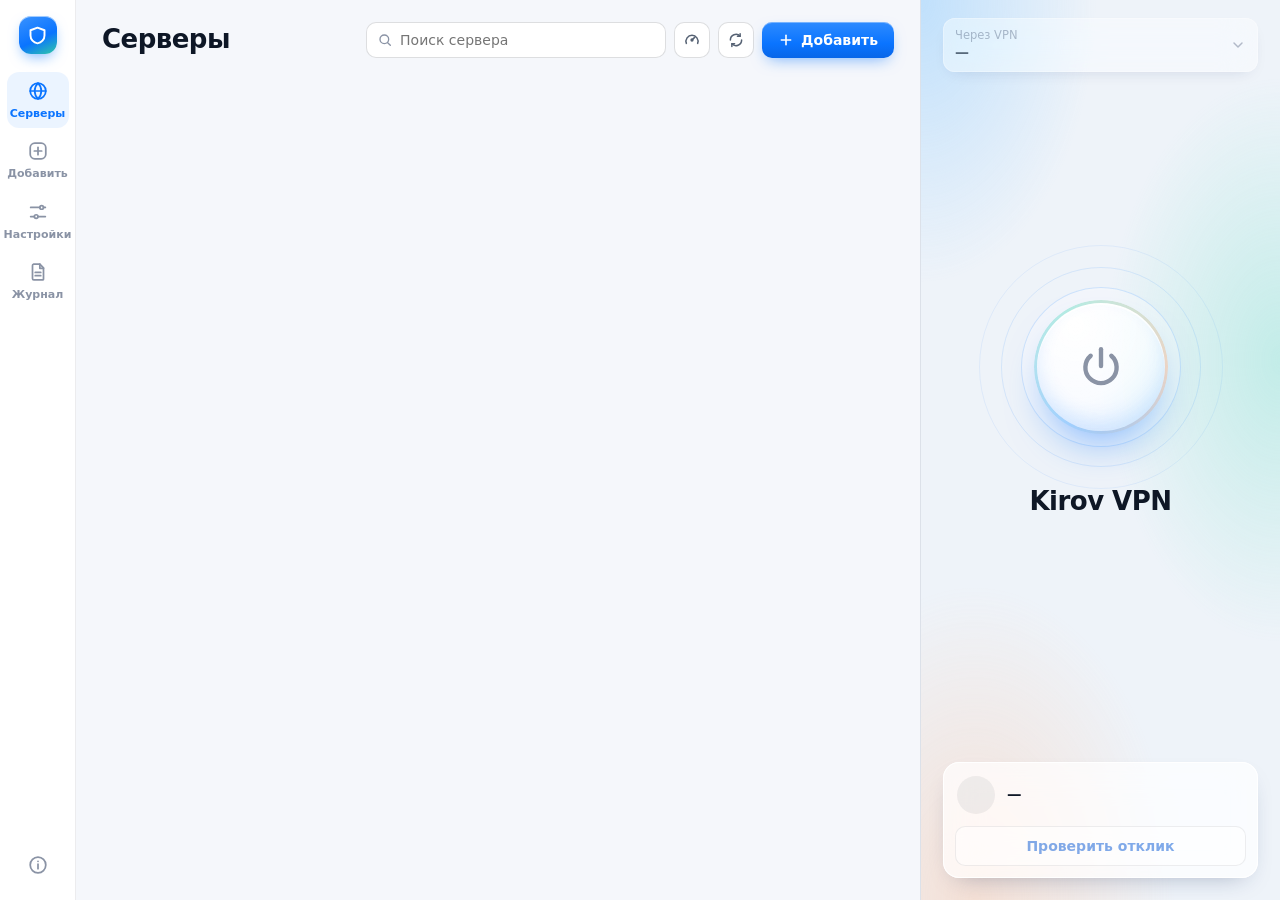
==== commit 42bd79f4: "Windows: subscriptions, klausvpn:// links and a desktop window The owner found the window phone-shap" ====
--- a/windows/internal/ui/frontend/index.html
+++ b/windows/internal/ui/frontend/index.html
@@ -1,7 +1,8 @@
 <!doctype html>
 <!-- Kirov VPN for Windows: the window. It only shows what the service
-     reports and sends it requests (app.js); nothing is loaded from other
-     sites. The look is that of server/remnawave/klaus-page.html. -->
+     reports and sends it requests (app.js and its modules); nothing is
+     loaded from other sites. The look is that of
+     server/remnawave/klaus-page.html, laid out for a desktop. -->
 <html lang="ru">
 <head>
 <meta charset="utf-8">
@@ -13,252 +14,277 @@
 <script type="module" src="app.js"></script>
 </head>
 <body>
-<div class="wall" aria-hidden="true"></div>
-
-<div class="app">
-  <header class="top">
+<div class="shell">
+  <nav class="rail" aria-label="Разделы">
     <span class="mark" aria-hidden="true">
       <svg viewBox="0 0 24 24" fill="none" stroke="#FFFFFF" stroke-width="2.2" stroke-linecap="round" stroke-linejoin="round"><path d="M12 3l8 3v6c0 4.5-3.4 8.3-8 9-4.6-.7-8-4.5-8-9V6z"/></svg>
     </span>
-    <span id="top-title">Kirov VPN</span>
-  </header>
-
-  <main class="views" id="views">
-    <!-- VPN: the big button and what it connects to. -->
-    <section class="view" id="view-home">
-      <section class="hero" id="hero" data-state="noservice">
-        <button type="button" class="orb" id="power" aria-label="Подключить" disabled>
-          <span class="ring r3" aria-hidden="true"></span>
-          <span class="ring r2" aria-hidden="true"></span>
-          <span class="ring r1" aria-hidden="true"></span>
-          <span class="disc" aria-hidden="true">
-            <svg viewBox="0 0 24 24" fill="none" stroke-width="2.1" stroke-linecap="round" stroke-linejoin="round">
-              <path d="M12 3.5v8"/>
-              <path d="M7.05 6.6a7.5 7.5 0 1 0 9.9 0"/>
-            </svg>
-          </span>
-        </button>
-        <h1 id="title">Kirov VPN</h1>
-        <p class="lede" id="detail" aria-live="polite"></p>
-        <button type="button" class="link" id="hero-logs" hidden>Подробнее в журнале</button>
-      </section>
-
-      <div class="sheet list">
-        <button type="button" class="row" id="home-server">
-          <span class="row-icon" aria-hidden="true">
-            <svg viewBox="0 0 24 24" fill="none" stroke="currentColor" stroke-width="1.9" stroke-linecap="round" stroke-linejoin="round"><circle cx="12" cy="12" r="8.5"/><path d="M3.5 12h17"/><path d="M12 3.5c2.4 2.3 3.6 5.1 3.6 8.5s-1.2 6.2-3.6 8.5c-2.4-2.3-3.6-5.1-3.6-8.5s1.2-6.2 3.6-8.5z"/></svg>
-          </span>
-          <span class="row-text">
-            <span class="row-label">Сервер</span>
-            <span class="row-title" id="home-server-name">—</span>
-          </span>
-          <span class="ping" id="home-ping"></span>
-          <svg class="chev" viewBox="0 0 24 24" fill="none" stroke="currentColor" stroke-width="2.2" stroke-linecap="round" stroke-linejoin="round" aria-hidden="true"><path d="M9 6l6 6-6 6"/></svg>
-        </button>
-        <button type="button" class="row" id="home-mode">
-          <span class="row-icon" aria-hidden="true">
-            <svg viewBox="0 0 24 24" fill="none" stroke="currentColor" stroke-width="1.9" stroke-linecap="round" stroke-linejoin="round"><path d="M4 7h10"/><path d="M18 7h2"/><circle cx="16" cy="7" r="2"/><path d="M4 17h4"/><path d="M12 17h8"/><circle cx="10" cy="17" r="2"/></svg>
-          </span>
-          <span class="row-text">
-            <span class="row-label">Через VPN</span>
-            <span class="row-title" id="home-mode-name">—</span>
-          </span>
-          <svg class="chev" viewBox="0 0 24 24" fill="none" stroke="currentColor" stroke-width="2.2" stroke-linecap="round" stroke-linejoin="round" aria-hidden="true"><path d="M9 6l6 6-6 6"/></svg>
-        </button>
-      </div>
-      <button type="button" class="btn tint" id="home-add" hidden>
-        <svg viewBox="0 0 24 24" fill="none" stroke="currentColor" stroke-width="2.4" stroke-linecap="round"><path d="M12 5v14"/><path d="M5 12h14"/></svg>
-        Добавить ключ
-      </button>
-    </section>
-
-    <!-- Servers: the list, their checks, adding a key. -->
-    <section class="view" id="view-servers" hidden>
-      <div class="heading">
-        <h2>Серверы</h2>
+    <button type="button" class="rail-btn" data-view="servers" aria-current="page">
+      <svg viewBox="0 0 24 24" fill="none" stroke="currentColor" stroke-width="1.9" stroke-linecap="round" stroke-linejoin="round" aria-hidden="true"><circle cx="12" cy="12" r="8.5"/><path d="M3.5 12h17"/><path d="M12 3.5c2.4 2.3 3.6 5.1 3.6 8.5s-1.2 6.2-3.6 8.5c-2.4-2.3-3.6-5.1-3.6-8.5s1.2-6.2 3.6-8.5z"/></svg>
+      Серверы
+    </button>
+    <button type="button" class="rail-btn" id="rail-add">
+      <svg viewBox="0 0 24 24" fill="none" stroke="currentColor" stroke-width="1.9" stroke-linecap="round" stroke-linejoin="round" aria-hidden="true"><rect x="3.5" y="3.5" width="17" height="17" rx="5"/><path d="M12 8v8"/><path d="M8 12h8"/></svg>
+      Добавить
+    </button>
+    <button type="button" class="rail-btn" data-view="settings">
+      <svg viewBox="0 0 24 24" fill="none" stroke="currentColor" stroke-width="1.9" stroke-linecap="round" stroke-linejoin="round" aria-hidden="true"><path d="M4 7h10"/><path d="M18 7h2"/><circle cx="16" cy="7" r="2"/><path d="M4 17h4"/><path d="M12 17h8"/><circle cx="10" cy="17" r="2"/></svg>
+      Настройки
+    </button>
+    <button type="button" class="rail-btn" data-view="journal">
+      <svg viewBox="0 0 24 24" fill="none" stroke="currentColor" stroke-width="1.9" stroke-linecap="round" stroke-linejoin="round" aria-hidden="true"><path d="M7 3.5h7l4 4V20a.5.5 0 0 1-.5.5h-10A1.5 1.5 0 0 1 6 19V5a1.5 1.5 0 0 1 1-1.5z"/><path d="M14 3.5V8h4"/><path d="M9 12.5h6"/><path d="M9 16h6"/></svg>
+      Журнал
+    </button>
+    <span class="rail-gap"></span>
+    <button type="button" class="rail-btn solo" data-view="about" title="О программе" aria-label="О программе">
+      <svg viewBox="0 0 24 24" fill="none" stroke="currentColor" stroke-width="1.9" stroke-linecap="round" stroke-linejoin="round" aria-hidden="true"><circle cx="12" cy="12" r="8.5"/><path d="M12 11v5"/><path d="M12 8h.01"/></svg>
+    </button>
+  </nav>
+
+  <main class="content" id="content">
+    <!-- Servers: subscriptions and own keys, their checks. -->
+    <section class="view" id="view-servers">
+      <header class="view-head">
+        <h1>Серверы</h1>
+        <label class="search">
+          <svg viewBox="0 0 24 24" fill="none" stroke="currentColor" stroke-width="2" stroke-linecap="round" aria-hidden="true"><circle cx="11" cy="11" r="6.5"/><path d="M16 16l4 4"/></svg>
+          <input type="text" id="search" placeholder="Поиск сервера" spellcheck="false" autocomplete="off" aria-label="Поиск сервера">
+        </label>
         <button type="button" class="icon-btn" id="ping-all" title="Проверить все серверы" aria-label="Проверить все серверы">
           <svg viewBox="0 0 24 24" fill="none" stroke="currentColor" stroke-width="2" stroke-linecap="round" stroke-linejoin="round"><path d="M4.5 16.5a8 8 0 1 1 15 0"/><path d="M12 12l3.5-3.5"/><circle cx="12" cy="12" r="1.2"/></svg>
         </button>
-        <button type="button" class="icon-btn" id="servers-add" title="Добавить ключ" aria-label="Добавить ключ">
+        <button type="button" class="icon-btn" id="refresh-all" title="Обновить подписки" aria-label="Обновить подписки">
+          <svg viewBox="0 0 24 24" fill="none" stroke="currentColor" stroke-width="2" stroke-linecap="round" stroke-linejoin="round"><path d="M19.5 12a7.5 7.5 0 0 1-13 5.1"/><path d="M4.5 12a7.5 7.5 0 0 1 13-5.1"/><path d="M17.5 3.5v3.6h-3.6"/><path d="M6.5 20.5v-3.6h3.6"/></svg>
+        </button>
+        <button type="button" class="btn primary" id="servers-add">
           <svg viewBox="0 0 24 24" fill="none" stroke="currentColor" stroke-width="2.4" stroke-linecap="round"><path d="M12 5v14"/><path d="M5 12h14"/></svg>
+          Добавить
         </button>
+      </header>
+      <div class="scroll" id="servers-scroll">
+        <div class="groups" id="groups"></div>
+        <p class="nothing-found" id="nothing-found" hidden>Ничего не найдено</p>
+        <div class="empty" id="servers-empty" hidden>
+          <span class="empty-art" aria-hidden="true">
+            <svg viewBox="0 0 24 24" fill="none" stroke="currentColor" stroke-width="1.9" stroke-linecap="round" stroke-linejoin="round"><circle cx="12" cy="12" r="8.5"/><path d="M3.5 12h17"/><path d="M12 3.5c2.4 2.3 3.6 5.1 3.6 8.5s-1.2 6.2-3.6 8.5c-2.4-2.3-3.6-5.1-3.6-8.5s1.2-6.2 3.6-8.5z"/></svg>
+          </span>
+          <h2>Добавьте серверы</h2>
+          <p>Вставьте ссылку на подписку или ключ сервера: их присылает тот, кто дал вам VPN. На его странице есть кнопка «Добавить в Kirov VPN».</p>
+          <button type="button" class="btn primary" id="servers-empty-add">Добавить</button>
+        </div>
       </div>
-      <div class="sheet list" id="server-list" role="radiogroup" aria-label="Серверы"></div>
-      <div class="empty" id="servers-empty" hidden>
-        <p>Серверов пока нет. Добавьте ключ сервера: его присылает тот, кто дал вам VPN.</p>
-        <button type="button" class="btn primary" id="servers-empty-add">Добавить ключ</button>
-      </div>
-      <p class="note">Нажмите на сервер, чтобы подключаться через него. Отклик — сколько миллисекунд идёт запрос через сервер.</p>
     </section>
 
     <!-- Settings. -->
     <section class="view" id="view-settings" hidden>
-      <h2 class="section">Что идёт через VPN</h2>
-      <div class="sheet list choices" id="modes">
-        <label class="row choice">
-          <input type="radio" name="mode" value="ru_direct">
-          <span class="row-text">
-            <span class="row-title">Всё, кроме российских сайтов</span>
-            <span class="row-sub">Банки, Госуслуги и другие российские сайты открываются напрямую, остальное — через VPN. Подходит почти всем.</span>
+      <header class="view-head"><h1>Настройки</h1></header>
+      <div class="scroll"><div class="narrow">
+        <h2 class="section">Что идёт через VPN</h2>
+        <div class="card" id="modes">
+          <label class="row choice">
+            <input type="radio" name="mode" value="ru_direct">
+            <span class="row-text">
+              <span class="row-title">Всё, кроме российских сайтов</span>
+              <span class="row-sub">Банки, Госуслуги и другие российские сайты открываются напрямую, остальное — через VPN. Подходит почти всем.</span>
+            </span>
+          </label>
+          <label class="row choice">
+            <input type="radio" name="mode" value="blocked_only">
+            <span class="row-text">
+              <span class="row-title">Только заблокированные сайты</span>
+              <span class="row-sub">Через VPN идут только сайты и сервисы, заблокированные в России, всё остальное — напрямую.</span>
+            </span>
+          </label>
+          <label class="row choice">
+            <input type="radio" name="mode" value="global">
+            <span class="row-text">
+              <span class="row-title">Всё</span>
+              <span class="row-sub">Весь интернет идёт через VPN, кроме домашней сети.</span>
+            </span>
+          </label>
+        </div>
+
+        <h2 class="section">Свои правила</h2>
+        <div class="card">
+          <details class="editor" data-list="directSites" data-kind="site">
+            <summary class="row"><span class="row-text"><span class="row-title">Сайты без VPN</span><span class="row-sub">Всегда напрямую</span></span><span class="count"></span><svg class="chev" viewBox="0 0 24 24" fill="none" stroke="currentColor" stroke-width="2.2" stroke-linecap="round" stroke-linejoin="round" aria-hidden="true"><path d="M9 6l6 6-6 6"/></svg></summary>
+            <div class="editor-body"></div>
+          </details>
+          <details class="editor" data-list="proxySites" data-kind="site">
+            <summary class="row"><span class="row-text"><span class="row-title">Сайты через VPN</span><span class="row-sub">Всегда через VPN, даже российские</span></span><span class="count"></span><svg class="chev" viewBox="0 0 24 24" fill="none" stroke="currentColor" stroke-width="2.2" stroke-linecap="round" stroke-linejoin="round" aria-hidden="true"><path d="M9 6l6 6-6 6"/></svg></summary>
+            <div class="editor-body"></div>
+          </details>
+          <details class="editor" data-list="blockSites" data-kind="site">
+            <summary class="row"><span class="row-text"><span class="row-title">Заблокировать сайты</span><span class="row-sub">Не открываются совсем: реклама, счётчики</span></span><span class="count"></span><svg class="chev" viewBox="0 0 24 24" fill="none" stroke="currentColor" stroke-width="2.2" stroke-linecap="round" stroke-linejoin="round" aria-hidden="true"><path d="M9 6l6 6-6 6"/></svg></summary>
+            <div class="editor-body"></div>
+          </details>
+        </div>
+        <p class="note">Сайт можно вписать так: example.com (вместе с поддоменами), ссылкой или IP-адресом.</p>
+
+        <h2 class="section">Программы</h2>
+        <div class="card">
+          <label class="row">
+            <span class="row-text">
+              <span class="row-title">Торренты без VPN</span>
+              <span class="row-sub">qBittorrent, µTorrent, BitTorrent и другие качают напрямую: так быстрее, а серверу VPN не приходят жалобы правообладателей.</span>
+            </span>
+            <input type="checkbox" role="switch" id="torrents">
+          </label>
+          <details class="editor" data-list="directPrograms" data-kind="program">
+            <summary class="row"><span class="row-text"><span class="row-title">Программы без VPN</span><span class="row-sub">Например, игры с российскими серверами</span></span><span class="count"></span><svg class="chev" viewBox="0 0 24 24" fill="none" stroke="currentColor" stroke-width="2.2" stroke-linecap="round" stroke-linejoin="round" aria-hidden="true"><path d="M9 6l6 6-6 6"/></svg></summary>
+            <div class="editor-body"></div>
+          </details>
+          <details class="editor" data-list="proxyPrograms" data-kind="program">
+            <summary class="row"><span class="row-text"><span class="row-title">Программы через VPN</span><span class="row-sub">Всё, что они делают, идёт через VPN</span></span><span class="count"></span><svg class="chev" viewBox="0 0 24 24" fill="none" stroke="currentColor" stroke-width="2.2" stroke-linecap="round" stroke-linejoin="round" aria-hidden="true"><path d="M9 6l6 6-6 6"/></svg></summary>
+            <div class="editor-body"></div>
+          </details>
+        </div>
+
+        <h2 class="section">Запуск</h2>
+        <div class="card">
+          <label class="row">
+            <span class="row-text">
+              <span class="row-title">Подключаться при запуске Windows</span>
+              <span class="row-sub">Если VPN был включён, после перезагрузки он включится сам.</span>
+            </span>
+            <input type="checkbox" role="switch" id="autoconnect">
+          </label>
+        </div>
+      </div></div>
+    </section>
+
+    <!-- The journal. -->
+    <section class="view" id="view-journal" hidden>
+      <header class="view-head">
+        <h1>Журнал</h1>
+        <button type="button" class="btn plain" id="logs-refresh">Обновить</button>
+        <button type="button" class="btn primary" id="logs-copy">Скопировать</button>
+      </header>
+      <div class="scroll"><div class="narrow journal">
+        <p class="note">В журнале нет ключей, адресов и названий сайтов: его можно отправить тому, кто помогает с VPN.</p>
+        <div class="journal" id="logs"></div>
+      </div></div>
+    </section>
+
+    <!-- About. -->
+    <section class="view" id="view-about" hidden>
+      <header class="view-head"><h1>О программе</h1></header>
+      <div class="scroll"><div class="narrow about">
+        <div class="card about-head">
+          <span class="mark" aria-hidden="true">
+            <svg viewBox="0 0 24 24" fill="none" stroke="#FFFFFF" stroke-width="2.2" stroke-linecap="round" stroke-linejoin="round"><path d="M12 3l8 3v6c0 4.5-3.4 8.3-8 9-4.6-.7-8-4.5-8-9V6z"/></svg>
           </span>
-        </label>
-        <label class="row choice">
-          <input type="radio" name="mode" value="blocked_only">
-          <span class="row-text">
-            <span class="row-title">Только заблокированные сайты</span>
-            <span class="row-sub">Через VPN идут только сайты и сервисы, заблокированные в России, всё остальное — напрямую.</span>
-          </span>
-        </label>
-        <label class="row choice">
-          <input type="radio" name="mode" value="global">
-          <span class="row-text">
-            <span class="row-title">Всё</span>
-            <span class="row-sub">Весь интернет идёт через VPN, кроме домашней сети.</span>
-          </span>
-        </label>
-      </div>
-
-      <h2 class="section">Свои правила</h2>
-      <div class="sheet list">
-        <details class="editor" data-list="directSites" data-kind="site">
-          <summary class="row"><span class="row-text"><span class="row-title">Сайты без VPN</span><span class="row-sub">Всегда напрямую</span></span><span class="count"></span></summary>
-          <div class="editor-body"></div>
-        </details>
-        <details class="editor" data-list="proxySites" data-kind="site">
-          <summary class="row"><span class="row-text"><span class="row-title">Сайты через VPN</span><span class="row-sub">Всегда через VPN, даже российские</span></span><span class="count"></span></summary>
-          <div class="editor-body"></div>
-        </details>
-        <details class="editor" data-list="blockSites" data-kind="site">
-          <summary class="row"><span class="row-text"><span class="row-title">Заблокировать сайты</span><span class="row-sub">Не открываются совсем: реклама, счётчики</span></span><span class="count"></span></summary>
-          <div class="editor-body"></div>
-        </details>
-      </div>
-      <p class="note">Сайт можно вписать так: example.com (вместе с поддоменами), ссылкой или IP-адресом.</p>
-
-      <h2 class="section">Программы</h2>
-      <div class="sheet list">
-        <label class="row toggle">
-          <span class="row-text">
-            <span class="row-title">Торренты без VPN</span>
-            <span class="row-sub">qBittorrent, µTorrent, BitTorrent и другие качают напрямую: так быстрее, а серверу VPN не приходят жалобы правообладателей.</span>
-          </span>
-          <input type="checkbox" role="switch" id="torrents">
-        </label>
-        <details class="editor" data-list="directPrograms" data-kind="program">
-          <summary class="row"><span class="row-text"><span class="row-title">Программы без VPN</span><span class="row-sub">Например, игры с российскими серверами</span></span><span class="count"></span></summary>
-          <div class="editor-body"></div>
-        </details>
-        <details class="editor" data-list="proxyPrograms" data-kind="program">
-          <summary class="row"><span class="row-text"><span class="row-title">Программы через VPN</span><span class="row-sub">Всё, что они делают, идёт через VPN</span></span><span class="count"></span></summary>
-          <div class="editor-body"></div>
-        </details>
-      </div>
-
-      <h2 class="section">Запуск</h2>
-      <div class="sheet list">
-        <label class="row toggle">
-          <span class="row-text">
-            <span class="row-title">Подключаться при запуске Windows</span>
-            <span class="row-sub">Если VPN был включён, после перезагрузки он включится сам.</span>
-          </span>
-          <input type="checkbox" role="switch" id="autoconnect">
-        </label>
-      </div>
-
-      <h2 class="section">Помощь</h2>
-      <div class="sheet list">
-        <button type="button" class="row" id="open-logs">
-          <span class="row-text"><span class="row-title">Журнал</span><span class="row-sub">Что происходило с VPN. Можно скопировать и отправить</span></span>
-          <svg class="chev" viewBox="0 0 24 24" fill="none" stroke="currentColor" stroke-width="2.2" stroke-linecap="round" stroke-linejoin="round" aria-hidden="true"><path d="M9 6l6 6-6 6"/></svg>
-        </button>
-      </div>
-      <footer class="foot">
-        <p class="priv">
-          <svg viewBox="0 0 24 24" fill="none" stroke="currentColor" stroke-width="2" stroke-linecap="round" stroke-linejoin="round"><rect x="5" y="10.5" width="14" height="10" rx="2.5"/><path d="M8.5 10.5V7.5a3.5 3.5 0 0 1 7 0v3"/></svg>
-          Ключи и настройки хранятся только на этом компьютере, в зашифрованном виде.
-        </p>
-        <p class="version" id="version"></p>
-      </footer>
-    </section>
-
-    <!-- The journal, opened from the settings. -->
-    <section class="view" id="view-logs" hidden>
-      <div class="heading">
-        <button type="button" class="back" id="logs-back">
-          <svg viewBox="0 0 24 24" fill="none" stroke="currentColor" stroke-width="2.4" stroke-linecap="round" stroke-linejoin="round" aria-hidden="true"><path d="M15 6l-6 6 6 6"/></svg>
-          Настройки
-        </button>
-      </div>
-      <h2 class="title2">Журнал</h2>
-      <p class="note">В журнале нет ключей, адресов и названий сайтов, его можно отправить тому, кто помогает с VPN.</p>
-      <div class="actions">
-        <button type="button" class="btn small" id="logs-refresh">Обновить</button>
-        <button type="button" class="btn primary" id="logs-copy">Скопировать</button>
-      </div>
-      <div id="logs"></div>
-    </section>
+          <div>
+            <h2>Kirov VPN для Windows</h2>
+            <p id="version"></p>
+          </div>
+        </div>
+        <div class="card about-text">
+          <p>Ключи, подписки и настройки хранятся только на этом компьютере, в зашифрованном виде. Kirov VPN не записывает, какие сайты вы открываете.</p>
+          <p>Kirov VPN работает на ядре Xray. Флаги стран — circle-flags. Тексты лицензий — в папке программы, licenses.</p>
+        </div>
+      </div></div>
+    </section>
+
+    <div class="toast" id="toast" role="status" hidden></div>
   </main>
 
-  <nav class="tabs" aria-label="Разделы">
-    <button type="button" class="tab" data-tab="home" aria-current="page">
-      <svg viewBox="0 0 24 24" fill="none" stroke="currentColor" stroke-width="2" stroke-linecap="round" stroke-linejoin="round" aria-hidden="true"><path d="M12 3l8 3v6c0 4.5-3.4 8.3-8 9-4.6-.7-8-4.5-8-9V6z"/></svg>
-      VPN
-    </button>
-    <button type="button" class="tab" data-tab="servers">
-      <svg viewBox="0 0 24 24" fill="none" stroke="currentColor" stroke-width="2" stroke-linecap="round" stroke-linejoin="round" aria-hidden="true"><rect x="4" y="4.5" width="16" height="6" rx="2"/><rect x="4" y="13.5" width="16" height="6" rx="2"/><path d="M8 7.5h.01"/><path d="M8 16.5h.01"/></svg>
-      Серверы
-    </button>
-    <button type="button" class="tab" data-tab="settings">
-      <svg viewBox="0 0 24 24" fill="none" stroke="currentColor" stroke-width="2" stroke-linecap="round" stroke-linejoin="round" aria-hidden="true"><circle cx="12" cy="12" r="3"/><path d="M19.4 15a1.7 1.7 0 0 0 .3 1.8l.1.1a2 2 0 1 1-2.8 2.8l-.1-.1a1.7 1.7 0 0 0-1.8-.3 1.7 1.7 0 0 0-1 1.5V21a2 2 0 1 1-4 0v-.1a1.7 1.7 0 0 0-1.1-1.5 1.7 1.7 0 0 0-1.8.3l-.1.1a2 2 0 1 1-2.8-2.8l.1-.1a1.7 1.7 0 0 0 .3-1.8 1.7 1.7 0 0 0-1.5-1H3a2 2 0 1 1 0-4h.1a1.7 1.7 0 0 0 1.5-1.1 1.7 1.7 0 0 0-.3-1.8l-.1-.1a2 2 0 1 1 2.8-2.8l.1.1a1.7 1.7 0 0 0 1.8.3H9a1.7 1.7 0 0 0 1-1.5V3a2 2 0 1 1 4 0v.1a1.7 1.7 0 0 0 1 1.5 1.7 1.7 0 0 0 1.8-.3l.1-.1a2 2 0 1 1 2.8 2.8l-.1.1a1.7 1.7 0 0 0-.3 1.8V9a1.7 1.7 0 0 0 1.5 1H21a2 2 0 1 1 0 4h-.1a1.7 1.7 0 0 0-1.5 1z"/></svg>
-      Настройки
-    </button>
-  </nav>
-</div>
-
-<!-- Sheets over the window. -->
-<div class="modal" id="add-sheet" hidden>
-  <div class="sheet dialog" role="dialog" aria-modal="true" aria-labelledby="add-title">
-    <h2 id="add-title">Добавить ключ</h2>
-    <p>Вставьте ключ сервера (vless://, trojan://, ss://, hysteria2://) или сообщение, в котором он есть.</p>
-    <textarea id="key" rows="4" spellcheck="false" autocomplete="off" placeholder="vless://…" aria-label="Ключ сервера"></textarea>
-    <div class="actions">
-      <button type="button" class="btn small" id="add-cancel">Отмена</button>
+  <!-- The connection: always in sight. -->
+  <aside class="pane" id="pane" data-state="noservice" aria-label="Подключение">
+    <div class="wall" aria-hidden="true"></div>
+    <button type="button" class="mode" id="mode" aria-haspopup="menu" disabled>
+      <span class="mode-text">
+        <span class="mode-label">Через VPN</span>
+        <span class="mode-name" id="mode-name">—</span>
+      </span>
+      <svg viewBox="0 0 24 24" fill="none" stroke="currentColor" stroke-width="2.2" stroke-linecap="round" stroke-linejoin="round" aria-hidden="true"><path d="M6 9l6 6 6-6"/></svg>
+    </button>
+
+    <section class="hero">
+      <button type="button" class="orb" id="power" aria-label="Подключить" disabled>
+        <span class="ring r3" aria-hidden="true"></span>
+        <span class="ring r2" aria-hidden="true"></span>
+        <span class="ring r1" aria-hidden="true"></span>
+        <span class="sweep" aria-hidden="true"></span>
+        <span class="disc" aria-hidden="true">
+          <svg viewBox="0 0 24 24" fill="none" stroke-width="2.1" stroke-linecap="round" stroke-linejoin="round">
+            <path d="M12 3.5v8"/>
+            <path d="M7.05 6.6a7.5 7.5 0 1 0 9.9 0"/>
+          </svg>
+        </span>
+      </button>
+      <h2 class="state" id="state">Kirov VPN</h2>
+      <p class="detail" id="detail" aria-live="polite"></p>
+      <button type="button" class="link" id="detail-logs" hidden>Подробнее в журнале</button>
+    </section>
+
+    <div class="current">
+      <button type="button" class="current-server" id="current" disabled>
+        <span class="flag" id="current-flag"></span>
+        <span class="srv-text">
+          <span class="srv-name" id="current-name">—</span>
+          <span class="srv-kind" id="current-kind"></span>
+        </span>
+        <span class="ping" id="current-ping"></span>
+      </button>
+      <button type="button" class="btn plain wide" id="current-ping-btn" disabled>Проверить отклик</button>
+    </div>
+  </aside>
+</div>
+
+<!-- Over the window. -->
+<div class="modal" id="add-dialog" hidden>
+  <div class="dialog" role="dialog" aria-modal="true" aria-labelledby="add-title">
+    <h2 id="add-title">Добавить серверы</h2>
+    <p>Вставьте ссылку на подписку (https://…) или ключи серверов (vless://, trojan://, ss://, hysteria2://). Можно вставить всё сообщение, в котором они есть.</p>
+    <textarea id="add-text" rows="5" spellcheck="false" autocomplete="off" placeholder="https://… или vless://…" aria-label="Ссылка или ключи"></textarea>
+    <div class="actions">
+      <button type="button" class="btn plain" id="add-cancel">Отмена</button>
       <button type="button" class="btn primary" id="add-save">Добавить</button>
     </div>
   </div>
 </div>
 
-<div class="modal" id="rename-sheet" hidden>
-  <div class="sheet dialog" role="dialog" aria-modal="true" aria-labelledby="rename-title">
-    <h2 id="rename-title">Имя сервера</h2>
-    <input type="text" id="rename-input" maxlength="100" spellcheck="false" autocomplete="off" aria-label="Имя сервера">
-    <div class="actions">
-      <button type="button" class="btn small" id="rename-cancel">Отмена</button>
+<div class="modal" id="link-dialog" hidden>
+  <div class="dialog" role="dialog" aria-modal="true" aria-labelledby="link-title">
+    <h2 id="link-title">Добавить ключи или подписку?</h2>
+    <p id="link-text"></p>
+    <div class="actions">
+      <button type="button" class="btn plain" id="link-cancel">Отмена</button>
+      <button type="button" class="btn primary" id="link-add">Добавить</button>
+    </div>
+  </div>
+</div>
+
+<div class="modal" id="rename-dialog" hidden>
+  <div class="dialog" role="dialog" aria-modal="true" aria-labelledby="rename-title">
+    <h2 id="rename-title">Название сервера</h2>
+    <input type="text" id="rename-input" maxlength="100" spellcheck="false" autocomplete="off" aria-label="Название сервера">
+    <div class="actions">
+      <button type="button" class="btn plain" id="rename-cancel">Отмена</button>
       <button type="button" class="btn primary" id="rename-save">Сохранить</button>
     </div>
   </div>
 </div>
 
-<div class="modal" id="delete-sheet" hidden>
-  <div class="sheet dialog" role="alertdialog" aria-modal="true" aria-labelledby="delete-title">
-    <h2 id="delete-title">Удалить сервер?</h2>
-    <p id="delete-text"></p>
-    <div class="actions">
-      <button type="button" class="btn small" id="delete-cancel">Отмена</button>
-      <button type="button" class="btn danger" id="delete-confirm">Удалить</button>
-    </div>
-  </div>
-</div>
-
-<div class="menu" id="row-menu" role="menu" hidden>
-  <button type="button" role="menuitem" data-act="ping">Проверить отклик</button>
-  <button type="button" role="menuitem" data-act="rename">Переименовать</button>
-  <button type="button" role="menuitem" data-act="delete" class="danger">Удалить</button>
-</div>
-
-<div class="toast" id="toast" role="status" hidden></div>
-
-<template id="icon-more"><svg viewBox="0 0 24 24" fill="currentColor" aria-hidden="true"><circle cx="5.5" cy="12" r="1.8"/><circle cx="12" cy="12" r="1.8"/><circle cx="18.5" cy="12" r="1.8"/></svg></template>
+<div class="modal" id="confirm-dialog" hidden>
+  <div class="dialog" role="alertdialog" aria-modal="true" aria-labelledby="confirm-title">
+    <h2 id="confirm-title"></h2>
+    <p id="confirm-text"></p>
+    <div class="actions">
+      <button type="button" class="btn plain" id="confirm-cancel">Отмена</button>
+      <button type="button" class="btn danger" id="confirm-ok">Удалить</button>
+    </div>
+  </div>
+</div>
+
+<div class="menu" id="menu" role="menu" hidden></div>
+
+<template id="icon-more"><svg viewBox="0 0 24 24" fill="currentColor" aria-hidden="true"><circle cx="5.5" cy="12" r="1.7"/><circle cx="12" cy="12" r="1.7"/><circle cx="18.5" cy="12" r="1.7"/></svg></template>
 <template id="icon-remove"><svg viewBox="0 0 24 24" fill="none" stroke="currentColor" stroke-width="2.4" stroke-linecap="round" aria-hidden="true"><path d="M6 6l12 12"/><path d="M18 6L6 18"/></svg></template>
+<template id="icon-globe"><svg viewBox="0 0 24 24" fill="none" stroke="currentColor" stroke-width="1.8" stroke-linecap="round" stroke-linejoin="round" aria-hidden="true"><circle cx="12" cy="12" r="8.5"/><path d="M3.5 12h17"/><path d="M12 3.5c2.4 2.3 3.6 5.1 3.6 8.5s-1.2 6.2-3.6 8.5c-2.4-2.3-3.6-5.1-3.6-8.5s1.2-6.2 3.6-8.5z"/></svg></template>
+<template id="icon-chevron"><svg viewBox="0 0 24 24" fill="none" stroke="currentColor" stroke-width="2.2" stroke-linecap="round" stroke-linejoin="round" aria-hidden="true"><path d="M6 9l6 6 6-6"/></svg></template>
+<template id="icon-gauge"><svg viewBox="0 0 24 24" fill="none" stroke="currentColor" stroke-width="2" stroke-linecap="round" stroke-linejoin="round" aria-hidden="true"><path d="M4.5 16.5a8 8 0 1 1 15 0"/><path d="M12 12l3.5-3.5"/><circle cx="12" cy="12" r="1.2"/></svg></template>
+<template id="icon-refresh"><svg viewBox="0 0 24 24" fill="none" stroke="currentColor" stroke-width="2" stroke-linecap="round" stroke-linejoin="round" aria-hidden="true"><path d="M19.5 12a7.5 7.5 0 0 1-13 5.1"/><path d="M4.5 12a7.5 7.5 0 0 1 13-5.1"/><path d="M17.5 3.5v3.6h-3.6"/><path d="M6.5 20.5v-3.6h3.6"/></svg></template>
 </body>
 </html>
--- a/windows/internal/ui/frontend/app.css
+++ b/windows/internal/ui/frontend/app.css
@@ -1,100 +1,407 @@
+/* Kirov VPN for Windows: a desktop window in the look of the friends' page
+   (server/remnawave/klaus-page.html). A quiet work area, the servers, sits
+   between the navigation rail and the connection pane, which carries the
+   page's glass orb on its aurora. */
+
 :root {
   --ice: #EEF3F9;
+  --canvas: #F5F7FB;
+  --surface: #FFFFFF;
   --ink: #0E1726;
   --slate: #556173;
-  --mist: #7D8799;
+  --mist: #8A93A5;
+  --line: rgba(14, 23, 38, 0.08);
+  --line-strong: rgba(14, 23, 38, 0.14);
   --blue: #0A74FF;
   --blue-deep: #0659D6;
+  --blue-soft: rgba(10, 116, 255, 0.08);
   --mint: #2FC8A8;
+  --mint-deep: #12936F;
+  --amber: #C77A0A;
   --red: #E5484D;
-  --hair: rgba(14, 23, 38, 0.08);
-  --edge: rgba(255, 255, 255, 0.85);
-  --shadow: 0 18px 40px -14px rgba(22, 44, 96, 0.24), 0 2px 6px rgba(22, 44, 96, 0.06);
-  --font: "Segoe UI Variable Text", "Segoe UI", system-ui, sans-serif;
+  --card: 0 1px 2px rgba(16, 24, 40, 0.04), 0 10px 28px -14px rgba(22, 44, 96, 0.16);
+  --pop: 0 18px 44px -12px rgba(22, 44, 96, 0.32), 0 0 0 1px rgba(14, 23, 38, 0.06);
+  --display: "Segoe UI Variable Display", "Segoe UI", system-ui, sans-serif;
+  --text: "Segoe UI Variable Text", "Segoe UI", system-ui, sans-serif;
   --mono: "Cascadia Mono", Consolas, monospace;
   color-scheme: light;
 }
+
 * { box-sizing: border-box; }
 [hidden] { display: none !important; }
 html, body { height: 100%; }
 body {
   margin: 0;
-  overflow: hidden auto;
-  font-family: var(--font);
+  overflow: hidden;
+  font: 14px/1.4 var(--text);
   color: var(--ink);
-  background: var(--ice);
+  background: var(--canvas);
   -webkit-font-smoothing: antialiased;
   user-select: none;
 }
-
-/* The wallpaper the glass sits on. */
+button { font: inherit; color: inherit; }
+:focus-visible { outline: 2px solid var(--blue); outline-offset: 2px; }
+
+.shell {
+  display: grid;
+  grid-template-columns: 76px minmax(0, 1fr) 360px;
+  grid-template-rows: minmax(0, 1fr);
+  height: 100%;
+}
+.shell > * { min-height: 0; }
+
+/* ------------------------------------------------------------ rail */
+
+.rail {
+  display: flex;
+  flex-direction: column;
+  align-items: center;
+  gap: 4px;
+  padding: 16px 0 14px;
+  background: var(--surface);
+  border-right: 1px solid var(--line);
+}
+.mark {
+  width: 38px;
+  height: 38px;
+  margin-bottom: 14px;
+  border-radius: 12px;
+  display: grid;
+  place-items: center;
+  background: linear-gradient(155deg, #3A93FF, var(--blue) 58%, var(--mint));
+  box-shadow: inset 0 1px 0 rgba(255, 255, 255, 0.55), 0 6px 14px -4px rgba(10, 116, 255, 0.55);
+}
+.mark svg { width: 21px; height: 21px; }
+.rail-btn {
+  width: 62px;
+  padding: 8px 0 7px;
+  border: 0;
+  border-radius: 12px;
+  background: none;
+  display: flex;
+  flex-direction: column;
+  align-items: center;
+  gap: 4px;
+  font-size: 11px;
+  font-weight: 600;
+  color: var(--mist);
+  cursor: pointer;
+  transition: background-color 0.15s ease, color 0.15s ease;
+}
+.rail-btn svg { width: 22px; height: 22px; }
+.rail-btn.solo { padding: 10px 0; }
+.rail-btn:hover { color: var(--slate); background: rgba(14, 23, 38, 0.04); }
+.rail-btn[aria-current="page"] { color: var(--blue); background: var(--blue-soft); }
+.rail-gap { flex: 1; }
+
+/* ------------------------------------------------------------ content */
+
+.content {
+  position: relative;
+  min-width: 0;
+  display: flex;
+  flex-direction: column;
+}
+.view {
+  flex: 1;
+  min-height: 0;
+  display: flex;
+  flex-direction: column;
+}
+.view-head {
+  display: flex;
+  align-items: center;
+  gap: 8px;
+  padding: 22px 26px 14px;
+}
+.view-head h1 {
+  flex: 1;
+  margin: 0;
+  font: 650 26px/1.15 var(--display);
+  letter-spacing: -0.02em;
+}
+.scroll {
+  flex: 1;
+  min-height: 0;
+  overflow: hidden auto;
+  padding: 0 26px 26px;
+  scrollbar-width: thin;
+  scrollbar-color: rgba(14, 23, 38, 0.18) transparent;
+}
+
+.search {
+  position: relative;
+  width: min(300px, 42%);
+}
+.search svg {
+  position: absolute;
+  left: 11px;
+  top: 50%;
+  width: 16px;
+  height: 16px;
+  transform: translateY(-50%);
+  color: var(--mist);
+  pointer-events: none;
+}
+.search input[type="text"] {
+  width: 100%;
+  height: 36px;
+  padding: 0 12px 0 34px;
+  border: 0;
+  border-radius: 10px;
+  font: 14px var(--text);
+  color: var(--ink);
+  background: var(--surface);
+  box-shadow: inset 0 0 0 1px var(--line-strong);
+  user-select: text;
+}
+.search input[type="text"]:focus { outline: none; box-shadow: inset 0 0 0 2px var(--blue); }
+/* A narrow window gives the search a line of its own. */
+@media (max-width: 1010px) {
+  #view-servers .view-head { flex-wrap: wrap; }
+  .search { order: 1; width: 100%; }
+}
+
+.icon-btn {
+  width: 36px;
+  height: 36px;
+  flex: none;
+  display: grid;
+  place-items: center;
+  border: 0;
+  border-radius: 10px;
+  color: var(--slate);
+  background: var(--surface);
+  box-shadow: inset 0 0 0 1px var(--line-strong);
+  cursor: pointer;
+  transition: color 0.15s ease, background-color 0.15s ease;
+}
+.icon-btn svg { width: 18px; height: 18px; }
+.icon-btn:hover:not(:disabled) { color: var(--blue-deep); background: #F9FBFE; }
+.icon-btn:disabled { opacity: 0.45; cursor: default; }
+.icon-btn.ghost { width: 32px; height: 32px; background: none; box-shadow: none; color: var(--mist); }
+.icon-btn.ghost:hover:not(:disabled) { color: var(--blue-deep); background: var(--blue-soft); }
+.icon-btn.busy svg { animation: spin 0.9s linear infinite; }
+
+.btn {
+  display: inline-flex;
+  align-items: center;
+  justify-content: center;
+  gap: 7px;
+  height: 36px;
+  padding: 0 16px;
+  border: 0;
+  border-radius: 10px;
+  font: 600 14px var(--text);
+  white-space: nowrap;
+  cursor: pointer;
+  transition: transform 0.12s ease, filter 0.15s ease, opacity 0.15s ease;
+}
+.btn svg { width: 16px; height: 16px; flex: none; }
+.btn:active:not(:disabled) { transform: scale(0.97); }
+.btn:disabled { opacity: 0.5; cursor: default; }
+.btn.primary {
+  color: #FFFFFF;
+  background: linear-gradient(180deg, #2E8BFF, var(--blue) 60%, #0866E8);
+  box-shadow: inset 0 1px 0 rgba(255, 255, 255, 0.35), 0 6px 16px -6px rgba(10, 116, 255, 0.6);
+}
+.btn.primary:hover:not(:disabled) { filter: brightness(1.05); }
+.btn.plain { color: var(--blue-deep); background: var(--surface); box-shadow: inset 0 0 0 1px var(--line-strong); }
+.btn.plain:hover:not(:disabled) { background: #F9FBFE; }
+.btn.danger { color: #FFFFFF; background: linear-gradient(180deg, #F0646A, var(--red)); }
+.btn.wide { width: 100%; height: 40px; }
+
+/* ------------------------------------------------------------ servers */
+
+.groups { display: flex; flex-direction: column; gap: 14px; }
+.group {
+  background: var(--surface);
+  border-radius: 16px;
+  box-shadow: var(--card);
+  overflow: hidden;
+}
+.group-head {
+  display: flex;
+  align-items: center;
+  gap: 6px;
+  padding: 10px 10px 10px 8px;
+}
+.fold {
+  width: 30px;
+  height: 30px;
+  flex: none;
+  display: grid;
+  place-items: center;
+  border: 0;
+  border-radius: 8px;
+  background: none;
+  color: var(--mist);
+  cursor: pointer;
+}
+.fold svg { width: 16px; height: 16px; transition: transform 0.18s ease; }
+.fold:hover { background: rgba(14, 23, 38, 0.05); }
+.group[data-folded="true"] .fold svg { transform: rotate(-90deg); }
+.group-text { flex: 1; min-width: 0; display: flex; flex-direction: column; gap: 1px; }
+.group-title { font: 650 15px/1.3 var(--display); white-space: nowrap; overflow: hidden; text-overflow: ellipsis; }
+.group-meta { font-size: 12.5px; color: var(--mist); white-space: nowrap; overflow: hidden; text-overflow: ellipsis; }
+.group-meta.expired { color: var(--red); }
+.usage { height: 4px; margin: 0 16px 10px 44px; border-radius: 4px; background: rgba(14, 23, 38, 0.07); overflow: hidden; }
+.usage span { display: block; height: 100%; border-radius: 4px; background: var(--mint); }
+.usage.full span { background: var(--amber); }
+.group-note {
+  margin: 0 16px 10px 44px;
+  font-size: 12.5px;
+  line-height: 1.45;
+  color: var(--slate);
+  white-space: pre-line;
+  user-select: text;
+}
+.group-note.notice { color: var(--amber); }
+.group-note.error { color: var(--red); }
+.group[data-folded="true"] .rows { display: none; }
+.rows { border-top: 1px solid var(--line); }
+
+.srv {
+  position: relative;
+  display: flex;
+  align-items: center;
+  gap: 12px;
+  min-height: 56px;
+  padding: 8px 10px 8px 16px;
+  cursor: pointer;
+  transition: background-color 0.12s ease;
+}
+.srv + .srv { box-shadow: inset 0 1px 0 var(--line); }
+.srv:hover { background: #F7F9FC; }
+.srv[aria-checked="true"] { background: var(--blue-soft); }
+.srv[aria-checked="true"]::before {
+  content: "";
+  position: absolute;
+  left: 0;
+  top: 10px;
+  bottom: 10px;
+  width: 3px;
+  border-radius: 0 3px 3px 0;
+  background: var(--blue);
+}
+.srv:focus-visible { outline: 2px solid var(--blue); outline-offset: -2px; }
+.flag {
+  width: 30px;
+  height: 30px;
+  flex: none;
+  border-radius: 50%;
+  display: grid;
+  place-items: center;
+  color: var(--mist);
+  background: rgba(14, 23, 38, 0.05);
+  overflow: hidden;
+}
+.flag img { width: 100%; height: 100%; display: block; }
+.flag svg { width: 18px; height: 18px; }
+.srv-text { flex: 1; min-width: 0; display: flex; flex-direction: column; gap: 1px; }
+.srv-name { font-size: 14.5px; font-weight: 600; white-space: nowrap; overflow: hidden; text-overflow: ellipsis; }
+.srv-kind { font-size: 11.5px; letter-spacing: 0.02em; color: var(--mist); white-space: nowrap; }
+.srv .more { opacity: 0; }
+.srv:hover .more, .srv:focus-within .more, .srv .more[aria-expanded="true"] { opacity: 1; }
+
+/* A server's check, graded like Android's pingGrade. */
+.ping {
+  flex: none;
+  min-width: 64px;
+  font-size: 13px;
+  font-weight: 600;
+  font-variant-numeric: tabular-nums;
+  text-align: right;
+  color: var(--mist);
+}
+.ping.great, .ping.good { color: var(--mint-deep); }
+.ping.fair { color: var(--amber); }
+.ping.poor, .ping.failed { color: var(--red); }
+.ping.testing { color: var(--mist); }
+
+.empty {
+  margin: 40px auto 0;
+  max-width: 420px;
+  text-align: center;
+  display: flex;
+  flex-direction: column;
+  align-items: center;
+  gap: 12px;
+}
+.empty-art {
+  width: 64px;
+  height: 64px;
+  border-radius: 20px;
+  display: grid;
+  place-items: center;
+  color: var(--blue);
+  background: var(--surface);
+  box-shadow: var(--card);
+}
+.empty-art svg { width: 30px; height: 30px; }
+.empty h2 { margin: 6px 0 0; font: 650 20px var(--display); }
+.empty p { margin: 0; color: var(--slate); line-height: 1.5; }
+.nothing-found { margin: 30px 0; text-align: center; color: var(--mist); }
+
+/* ------------------------------------------------------------ pane */
+
+.pane {
+  position: relative;
+  overflow: hidden;
+  display: flex;
+  flex-direction: column;
+  align-items: center;
+  padding: 18px 22px 22px;
+  border-left: 1px solid var(--line);
+  background: var(--ice);
+}
 .wall {
-  position: fixed;
+  position: absolute;
   inset: 0;
-  z-index: 0;
   pointer-events: none;
   background:
-    radial-gradient(62vmax 50vmax at 6% 0%, rgba(140, 203, 255, 0.95), rgba(140, 203, 255, 0) 70%),
-    radial-gradient(56vmax 46vmax at 100% 34%, rgba(125, 226, 205, 0.85), rgba(125, 226, 205, 0) 70%),
-    radial-gradient(60vmax 50vmax at 18% 100%, rgba(255, 190, 150, 0.8), rgba(255, 190, 150, 0) 70%),
-    var(--ice);
-}
-
-/* Header, the scrolling views, the tabs at the bottom. */
-.app {
-  position: relative;
-  z-index: 1;
-  height: 100%;
-  max-width: 460px;
-  margin: 0 auto;
-  display: grid;
-  grid-template-rows: auto 1fr auto;
-}
-.views {
-  overflow: hidden auto;
-  padding: 4px 16px 20px;
-  scrollbar-width: thin;
-}
-.view {
-  display: flex;
-  flex-direction: column;
-  gap: 16px;
-}
-
-.top {
-  display: flex;
-  align-items: center;
-  gap: 9px;
-  padding: 16px 16px 10px;
-  font-weight: 700;
-  font-size: 17px;
-  letter-spacing: -0.01em;
-}
-.mark {
-  width: 30px;
-  height: 30px;
-  border-radius: 9px;
-  display: grid;
-  place-items: center;
-  background: linear-gradient(155deg, #3A93FF, var(--blue) 58%, var(--mint));
-  box-shadow: inset 0 1px 0 rgba(255, 255, 255, 0.55), 0 4px 12px rgba(10, 116, 255, 0.35);
-}
-.mark svg { width: 18px; height: 18px; }
-
-/* The big button. */
+    radial-gradient(70% 45% at 0% 0%, rgba(140, 203, 255, 0.85), rgba(140, 203, 255, 0) 70%),
+    radial-gradient(70% 45% at 100% 40%, rgba(125, 226, 205, 0.7), rgba(125, 226, 205, 0) 70%),
+    radial-gradient(80% 50% at 15% 100%, rgba(255, 190, 150, 0.65), rgba(255, 190, 150, 0) 70%);
+  transition: opacity 0.6s ease;
+}
+.pane > :not(.wall) { position: relative; }
+
+.mode {
+  align-self: stretch;
+  display: flex;
+  align-items: center;
+  gap: 10px;
+  padding: 9px 12px;
+  border: 0;
+  border-radius: 12px;
+  text-align: left;
+  background: rgba(255, 255, 255, 0.72);
+  backdrop-filter: blur(18px) saturate(170%);
+  box-shadow: inset 0 0 0 1px rgba(255, 255, 255, 0.9), 0 6px 18px -10px rgba(22, 44, 96, 0.35);
+  cursor: pointer;
+}
+.mode:disabled { cursor: default; opacity: 0.6; }
+.mode-text { flex: 1; min-width: 0; display: flex; flex-direction: column; }
+.mode-label { font-size: 11.5px; color: var(--mist); }
+.mode-name { font-size: 14px; font-weight: 600; white-space: nowrap; overflow: hidden; text-overflow: ellipsis; }
+.mode > svg { width: 16px; height: 16px; flex: none; color: var(--mist); }
+
 .hero {
-  display: flex;
-  flex-direction: column;
-  align-items: center;
+  flex: 1;
+  display: flex;
+  flex-direction: column;
+  align-items: center;
+  justify-content: center;
+  gap: 8px;
   text-align: center;
-  gap: 10px;
-  padding-top: 14px;
+  min-height: 0;
 }
 .orb {
   position: relative;
-  width: 170px;
-  height: 170px;
-  margin-block: 14px 10px;
+  width: 196px;
+  height: 196px;
+  margin-bottom: 14px;
   padding: 0;
   border: 0;
   border-radius: 50%;
@@ -104,28 +411,40 @@
   cursor: pointer;
 }
 .orb:disabled { cursor: default; }
+.orb:focus-visible { outline: none; }
+.orb:focus-visible .disc { outline: 3px solid rgba(10, 116, 255, 0.5); outline-offset: 4px; }
 .ring {
   position: absolute;
   border-radius: 50%;
   border: 1.5px solid rgba(10, 116, 255, 0.16);
-  transition: border-color 0.4s ease, background-color 0.4s ease;
-}
-.r1 { inset: 14px; background: rgba(255, 255, 255, 0.28); }
-.r2 { inset: -4px; border-color: rgba(10, 116, 255, 0.11); }
+  transition: border-color 0.4s ease;
+}
+.r1 { inset: 18px; background: rgba(255, 255, 255, 0.3); }
+.r2 { inset: -2px; border-color: rgba(10, 116, 255, 0.11); }
 .r3 { inset: -24px; border-color: rgba(10, 116, 255, 0.07); }
+.sweep {
+  position: absolute;
+  inset: 8px;
+  border-radius: 50%;
+  background: conic-gradient(from 0deg, rgba(10, 116, 255, 0), rgba(10, 116, 255, 0.55) 25%, rgba(10, 116, 255, 0) 26%);
+  -webkit-mask: radial-gradient(circle, transparent 62%, #000 63%, #000 66%, transparent 67%);
+  mask: radial-gradient(circle, transparent 62%, #000 63%, #000 66%, transparent 67%);
+  opacity: 0;
+  transition: opacity 0.3s ease;
+}
 .disc {
   position: relative;
-  width: 112px;
-  height: 112px;
+  width: 128px;
+  height: 128px;
   border-radius: 50%;
   display: grid;
   place-items: center;
-  background: radial-gradient(120% 120% at 30% 18%, rgba(255, 255, 255, 0.97), rgba(255, 255, 255, 0.6) 46%, rgba(206, 230, 255, 0.55) 100%);
+  background: radial-gradient(120% 120% at 30% 18%, rgba(255, 255, 255, 0.98), rgba(255, 255, 255, 0.62) 46%, rgba(206, 230, 255, 0.55) 100%);
   backdrop-filter: blur(10px) saturate(180%);
   box-shadow:
     inset 0 2px 1px rgba(255, 255, 255, 0.95),
     inset 0 -10px 18px rgba(10, 116, 255, 0.12),
-    0 20px 38px -12px rgba(10, 116, 255, 0.5);
+    0 22px 40px -12px rgba(10, 116, 255, 0.5);
   transition: transform 0.15s ease, box-shadow 0.4s ease;
 }
 .orb:not(:disabled):active .disc { transform: scale(0.96); }
@@ -142,180 +461,116 @@
   opacity: 0.55;
   transition: opacity 0.4s ease;
 }
-.disc svg { width: 46px; height: 46px; stroke: var(--mist); transition: stroke 0.4s ease; }
-
-.hero[data-state="on"] .disc svg { stroke: var(--blue); }
-.hero[data-state="on"] .disc::after { opacity: 1; }
-.hero[data-state="on"] .disc { box-shadow: inset 0 2px 1px rgba(255, 255, 255, 0.95), inset 0 -10px 18px rgba(47, 200, 168, 0.18), 0 20px 42px -10px rgba(47, 200, 168, 0.6); }
-.hero[data-state="on"] .r1 { border-color: rgba(47, 200, 168, 0.35); }
-.hero[data-state="on"] .r2 { border-color: rgba(47, 200, 168, 0.22); }
-.hero[data-state="on"] .r3 { border-color: rgba(47, 200, 168, 0.12); }
-.hero[data-state="connecting"] .disc svg,
-.hero[data-state="disconnecting"] .disc svg { stroke: #3A93FF; }
-.hero[data-state="error"] .disc svg { stroke: var(--red); }
-.hero[data-state="error"] .r1 { border-color: rgba(229, 72, 77, 0.3); }
-
-h1 {
+.disc svg { width: 50px; height: 50px; stroke: var(--mist); transition: stroke 0.4s ease; }
+
+.pane[data-state="on"] .disc svg { stroke: var(--mint-deep); }
+.pane[data-state="on"] .disc::after { opacity: 1; }
+.pane[data-state="on"] .disc {
+  box-shadow: inset 0 2px 1px rgba(255, 255, 255, 0.95), inset 0 -10px 18px rgba(47, 200, 168, 0.2), 0 22px 46px -10px rgba(47, 200, 168, 0.65);
+}
+.pane[data-state="on"] .r1 { border-color: rgba(47, 200, 168, 0.38); }
+.pane[data-state="on"] .r2 { border-color: rgba(47, 200, 168, 0.24); }
+.pane[data-state="on"] .r3 { border-color: rgba(47, 200, 168, 0.13); }
+.pane[data-state="connecting"] .disc svg,
+.pane[data-state="disconnecting"] .disc svg { stroke: var(--blue); }
+.pane[data-state="connecting"] .sweep,
+.pane[data-state="disconnecting"] .sweep { opacity: 1; }
+.pane[data-state="error"] .disc svg { stroke: var(--red); }
+.pane[data-state="error"] .r1 { border-color: rgba(229, 72, 77, 0.32); }
+.pane[data-state="off"] .wall,
+.pane[data-state="noservice"] .wall,
+.pane[data-state="outdated"] .wall { opacity: 0.55; }
+
+.state { margin: 0; font: 700 26px/1.15 var(--display); letter-spacing: -0.02em; }
+.detail {
   margin: 0;
-  font-size: 30px;
-  line-height: 1.1;
-  font-weight: 750;
-  letter-spacing: -0.025em;
-}
-.lede {
-  margin: 0;
-  min-height: 2.9em;
-  max-width: 32ch;
-  font-size: 15px;
+  min-height: 2.8em;
+  max-width: 30ch;
+  font-size: 14px;
   line-height: 1.45;
   color: var(--slate);
   text-wrap: balance;
   user-select: text;
 }
-.hero[data-state="error"] .lede { color: #B4262B; }
+.timer { font: 600 15px var(--display); font-variant-numeric: tabular-nums; color: var(--mint-deep); }
+.pane[data-state="error"] .detail { color: #B4262B; }
 .link {
-  margin-top: -4px;
-  padding: 4px 8px;
+  padding: 2px 8px;
   border: 0;
   border-radius: 8px;
   background: none;
-  font: 600 14px var(--font);
+  font-weight: 600;
   color: var(--blue-deep);
   cursor: pointer;
 }
-.link:focus-visible { outline: 3px solid rgba(10, 116, 255, 0.45); }
-
-/* Glass sheets. */
-.sheet {
-  position: relative;
-  border-radius: 26px;
-  padding: 16px;
-  background: linear-gradient(180deg, rgba(255, 255, 255, 0.74), rgba(255, 255, 255, 0.52));
-  backdrop-filter: blur(24px) saturate(180%);
-  border: 1px solid var(--edge);
-  box-shadow: inset 0 1px 0 rgba(255, 255, 255, 0.95), var(--shadow);
-  display: flex;
-  flex-direction: column;
-  gap: 14px;
-}
-
-/* Rows in a sheet, as in iOS lists. */
-.sheet.list { padding: 4px 0; gap: 0; }
+
+.current {
+  align-self: stretch;
+  display: flex;
+  flex-direction: column;
+  gap: 10px;
+  padding: 12px;
+  border-radius: 16px;
+  background: rgba(255, 255, 255, 0.72);
+  backdrop-filter: blur(18px) saturate(170%);
+  box-shadow: inset 0 0 0 1px rgba(255, 255, 255, 0.9), 0 10px 26px -14px rgba(22, 44, 96, 0.4);
+}
+.current-server {
+  display: flex;
+  align-items: center;
+  gap: 12px;
+  padding: 2px;
+  border: 0;
+  border-radius: 10px;
+  background: none;
+  text-align: left;
+  cursor: pointer;
+}
+.current-server:disabled { cursor: default; }
+.current-server .flag { width: 38px; height: 38px; background: rgba(14, 23, 38, 0.06); }
+.current-server .flag svg { width: 22px; height: 22px; }
+
+/* ------------------------------------------------------------ settings */
+
+.narrow { max-width: 760px; }
+h2.section {
+  margin: 22px 4px 8px;
+  font-size: 12px;
+  font-weight: 700;
+  letter-spacing: 0.06em;
+  text-transform: uppercase;
+  color: var(--mist);
+}
+h2.section:first-child { margin-top: 0; }
+.card { background: var(--surface); border-radius: 16px; box-shadow: var(--card); overflow: hidden; }
+.card > :is(.row, .editor) + :is(.row, .editor) { box-shadow: inset 0 1px 0 var(--line); }
 .row {
   display: flex;
-  align-items: center;
+  align-items: flex-start;
   gap: 12px;
   width: 100%;
-  min-height: 56px;
-  padding: 10px 16px;
+  padding: 13px 16px;
   border: 0;
   background: none;
-  font: inherit;
-  color: inherit;
   text-align: left;
   cursor: pointer;
 }
-.list > * + * { box-shadow: inset 0 1px 0 var(--hair); }
-.row:focus-visible { outline: 3px solid rgba(10, 116, 255, 0.45); outline-offset: -3px; border-radius: 14px; }
-.row-icon {
-  width: 38px;
-  height: 38px;
-  flex: none;
-  border-radius: 12px;
-  display: grid;
-  place-items: center;
-  color: var(--blue);
-  background: linear-gradient(180deg, #FFFFFF, rgba(255, 255, 255, 0.6));
-  box-shadow: inset 0 1px 0 #FFFFFF, 0 4px 10px -4px rgba(22, 44, 96, 0.25), inset 0 0 0 1px rgba(14, 23, 38, 0.05);
-}
-.row-icon svg { width: 21px; height: 21px; }
-.row-text { flex: 1; display: flex; flex-direction: column; gap: 2px; min-width: 0; }
-.row-label { font-size: 13px; color: var(--mist); }
-.row-title {
-  font-size: 16px;
-  font-weight: 620;
-  white-space: nowrap;
-  overflow: hidden;
-  text-overflow: ellipsis;
-}
-.row-sub { font-size: 13px; line-height: 1.35; color: var(--slate); }
-.chev { width: 18px; height: 18px; flex: none; color: var(--mist); }
-#home-mode-name { white-space: normal; }
-
-/* A server's check: graded like Android's pingGrade. */
-.ping { flex: none; font-size: 14px; font-weight: 600; font-variant-numeric: tabular-nums; color: var(--mist); }
-.ping.great, .ping.good { color: #12936F; }
-.ping.fair { color: #C77A0A; }
-.ping.poor, .ping.failed { color: var(--red); }
-
-/* Servers. */
-.heading { display: flex; align-items: center; gap: 8px; }
-.heading h2, .title2 { flex: 1; margin: 0; font-size: 26px; font-weight: 750; letter-spacing: -0.02em; }
-.icon-btn {
-  width: 38px;
-  height: 38px;
-  flex: none;
-  display: grid;
-  place-items: center;
-  border: 0;
-  border-radius: 50%;
-  color: var(--blue-deep);
-  background: rgba(255, 255, 255, 0.85);
-  box-shadow: inset 0 1px 0 #FFFFFF, 0 1px 3px rgba(22, 44, 96, 0.14), inset 0 0 0 1px rgba(14, 23, 38, 0.06);
-  cursor: pointer;
-}
-.icon-btn svg { width: 20px; height: 20px; }
-.icon-btn:disabled { opacity: 0.5; cursor: default; }
-.server .dot {
-  width: 22px;
-  height: 22px;
-  flex: none;
-  border-radius: 50%;
-  box-shadow: inset 0 0 0 2px rgba(14, 23, 38, 0.18);
-}
-.server[aria-checked="true"] .dot {
-  background: radial-gradient(circle, #FFFFFF 0 4px, var(--blue) 4.5px);
-  box-shadow: 0 2px 6px -1px rgba(10, 116, 255, 0.5);
-}
-.server .more {
-  width: 32px;
-  height: 32px;
-  flex: none;
-  display: grid;
-  place-items: center;
-  border: 0;
-  border-radius: 50%;
-  background: none;
-  color: var(--mist);
-  cursor: pointer;
-}
-.server .more:hover { background: rgba(14, 23, 38, 0.06); }
-.server .more svg { width: 20px; height: 20px; }
-.empty { text-align: center; display: flex; flex-direction: column; gap: 12px; }
-.empty p { margin: 0; color: var(--slate); line-height: 1.45; }
-.note { margin: -6px 6px 0; font-size: 13px; line-height: 1.4; color: var(--mist); }
-
-/* Settings. */
-h2.section {
-  margin: 6px 6px -8px;
-  font-size: 13px;
-  font-weight: 600;
-  letter-spacing: 0.02em;
-  text-transform: uppercase;
-  color: var(--mist);
-}
-.choice input[type="radio"] { width: 20px; height: 20px; flex: none; margin: 2px 0 0; align-self: flex-start; accent-color: var(--blue); }
-.choice, .toggle { align-items: flex-start; }
-.choice .row-title, .toggle .row-title, .editor .row-title { white-space: normal; }
+.row:hover { background: #FAFBFD; }
+.row-text { flex: 1; min-width: 0; display: flex; flex-direction: column; gap: 2px; }
+.row-title { font-size: 14.5px; font-weight: 600; }
+.row-sub { font-size: 12.5px; line-height: 1.4; color: var(--slate); }
+.choice input[type="radio"] { width: 18px; height: 18px; flex: none; margin: 2px 0 0; accent-color: var(--blue); }
+.note { margin: 8px 6px 0; font-size: 12.5px; line-height: 1.45; color: var(--mist); }
+
 input[type="checkbox"][role="switch"] {
   appearance: none;
   position: relative;
-  width: 46px;
-  height: 28px;
+  width: 40px;
+  height: 24px;
   flex: none;
-  margin: 2px 0 0;
+  margin: 1px 0 0;
   border-radius: 999px;
-  background: rgba(14, 23, 38, 0.16);
+  background: rgba(14, 23, 38, 0.18);
   cursor: pointer;
   transition: background-color 0.2s ease;
 }
@@ -324,278 +579,211 @@
   position: absolute;
   top: 2px;
   left: 2px;
-  width: 24px;
-  height: 24px;
+  width: 20px;
+  height: 20px;
   border-radius: 50%;
   background: #FFFFFF;
-  box-shadow: 0 2px 5px rgba(0, 0, 0, 0.22);
+  box-shadow: 0 1px 4px rgba(0, 0, 0, 0.25);
   transition: transform 0.2s ease;
 }
 input[type="checkbox"][role="switch"]:checked { background: var(--mint); }
-input[type="checkbox"][role="switch"]:checked::after { transform: translateX(18px); }
-input[type="checkbox"][role="switch"]:focus-visible { outline: 3px solid rgba(10, 116, 255, 0.45); outline-offset: 2px; }
+input[type="checkbox"][role="switch"]:checked::after { transform: translateX(16px); }
 input:disabled { opacity: 0.5; cursor: default; }
 
 .editor > summary { list-style: none; }
 .editor > summary::-webkit-details-marker { display: none; }
+.editor > summary .chev { width: 16px; height: 16px; flex: none; margin-top: 3px; color: var(--mist); transition: transform 0.18s ease; }
+.editor[open] > summary .chev { transform: rotate(90deg); }
 .count {
   flex: none;
-  min-width: 26px;
-  padding: 3px 8px;
+  min-width: 24px;
+  padding: 2px 8px;
   border-radius: 999px;
-  font-size: 13px;
-  font-weight: 600;
+  font-size: 12px;
+  font-weight: 700;
   text-align: center;
   color: var(--slate);
   background: rgba(14, 23, 38, 0.06);
 }
 .count:empty { display: none; }
 .editor-body { display: flex; flex-direction: column; gap: 10px; padding: 0 16px 14px; }
-.entries { list-style: none; margin: 0; padding: 0; display: flex; flex-direction: column; gap: 6px; }
+.entries { list-style: none; margin: 0; padding: 0; display: flex; flex-wrap: wrap; gap: 6px; }
 .entry {
   display: flex;
   align-items: center;
-  gap: 8px;
-  padding: 6px 6px 6px 12px;
-  border-radius: 12px;
-  background: rgba(255, 255, 255, 0.75);
-  box-shadow: inset 0 0 0 1px rgba(14, 23, 38, 0.06);
-}
-.entry span { flex: 1; min-width: 0; font: 13px/1.35 var(--mono); overflow-wrap: anywhere; user-select: text; }
+  gap: 4px;
+  max-width: 100%;
+  padding: 4px 4px 4px 10px;
+  border-radius: 8px;
+  background: var(--canvas);
+  box-shadow: inset 0 0 0 1px var(--line);
+}
+.entry span { min-width: 0; font: 12.5px/1.35 var(--mono); overflow-wrap: anywhere; user-select: text; }
 .entry button {
-  width: 28px;
-  height: 28px;
+  width: 22px;
+  height: 22px;
   flex: none;
   display: grid;
   place-items: center;
   border: 0;
-  border-radius: 50%;
+  border-radius: 6px;
   background: none;
   color: var(--mist);
   cursor: pointer;
 }
 .entry button:hover { color: var(--red); background: rgba(229, 72, 77, 0.08); }
-.entry button svg { width: 16px; height: 16px; }
+.entry button svg { width: 13px; height: 13px; }
 .add-line { display: flex; gap: 8px; }
 .add-line input { flex: 1; min-width: 0; }
-.add-line .btn { width: auto; min-height: 40px; padding: 0 16px; font-size: 15px; }
-
-/* The journal. */
-.back {
-  display: flex;
-  align-items: center;
-  gap: 2px;
-  margin-left: -6px;
-  padding: 4px 6px;
-  border: 0;
-  background: none;
-  font: 600 16px var(--font);
-  color: var(--blue-deep);
-  cursor: pointer;
-}
-.back svg { width: 20px; height: 20px; }
-#logs { display: flex; flex-direction: column; gap: 8px; }
-.log-title { margin: 6px 6px 0; font-size: 13px; font-weight: 600; color: var(--mist); }
+
+input[type="text"] {
+  width: 100%;
+  height: 36px;
+  padding: 0 12px;
+  border: 0;
+  border-radius: 10px;
+  font: 14px var(--text);
+  color: var(--ink);
+  background: var(--surface);
+  box-shadow: inset 0 0 0 1px var(--line-strong);
+  user-select: text;
+}
+input[type="text"]:focus { outline: none; box-shadow: inset 0 0 0 2px var(--blue); }
+textarea {
+  width: 100%;
+  resize: none;
+  padding: 10px 12px;
+  border: 0;
+  border-radius: 12px;
+  font: 13px/1.45 var(--mono);
+  color: var(--ink);
+  background: var(--canvas);
+  box-shadow: inset 0 0 0 1px var(--line-strong);
+  user-select: text;
+}
+textarea:focus { outline: none; box-shadow: inset 0 0 0 2px var(--blue); }
+
+/* ------------------------------------------------------------ journal, about */
+
+.journal { display: flex; flex-direction: column; gap: 14px; }
+.log-card { padding: 12px 14px 14px; }
+.log-title { margin: 0 0 8px; padding-bottom: 8px; border-bottom: 1px solid var(--line); font-size: 13px; font-weight: 700; color: var(--slate); }
 pre.log {
   margin: 0;
-  max-height: 260px;
+  max-height: 320px;
   overflow: auto;
-  padding: 12px;
-  border-radius: 16px;
-  font: 11.5px/1.45 var(--mono);
+  font: 11.5px/1.5 var(--mono);
   white-space: pre-wrap;
   overflow-wrap: anywhere;
-  color: var(--ink);
-  background: rgba(255, 255, 255, 0.8);
-  box-shadow: inset 0 0 0 1px rgba(14, 23, 38, 0.08);
   user-select: text;
 }
 
-/* Sheets over the window. */
+.about { display: flex; flex-direction: column; gap: 16px; }
+.about-head { display: flex; align-items: center; gap: 14px; padding: 18px; }
+.about-head .mark { width: 52px; height: 52px; margin: 0; border-radius: 16px; }
+.about-head .mark svg { width: 28px; height: 28px; }
+.about-head h2 { margin: 0; font: 700 20px var(--display); }
+.about-head p { margin: 2px 0 0; color: var(--slate); }
+.about-text { padding: 14px 16px; color: var(--slate); line-height: 1.5; }
+.about-text p { margin: 0; }
+.about-text p + p { margin-top: 12px; padding-top: 12px; border-top: 1px solid var(--line); }
+
+/* ------------------------------------------------------------ over the window */
+
 .modal {
   position: fixed;
   inset: 0;
-  z-index: 20;
-  display: grid;
-  place-items: center;
-  padding: 16px;
-  background: rgba(14, 23, 38, 0.28);
-}
-.dialog { width: 100%; max-width: 400px; background: linear-gradient(180deg, rgba(255, 255, 255, 0.96), rgba(255, 255, 255, 0.9)); }
-.dialog h2 { margin: 0; font-size: 19px; font-weight: 700; letter-spacing: -0.012em; }
-.dialog p { margin: 0; font-size: 14px; line-height: 1.45; color: var(--slate); overflow-wrap: anywhere; }
-input[type="text"] {
+  z-index: 30;
+  display: grid;
+  place-items: center;
+  padding: 20px;
+  background: rgba(14, 23, 38, 0.32);
+  backdrop-filter: blur(3px);
+}
+.dialog {
   width: 100%;
-  min-height: 40px;
-  padding: 0 14px;
-  border: 0;
-  border-radius: 14px;
-  font: 15px var(--font);
-  color: var(--ink);
-  background: rgba(255, 255, 255, 0.85);
-  box-shadow: inset 0 0 0 1px rgba(14, 23, 38, 0.12);
-  user-select: text;
-}
-input[type="text"]:focus { outline: none; box-shadow: inset 0 0 0 2px rgba(10, 116, 255, 0.5); }
+  max-width: 440px;
+  display: flex;
+  flex-direction: column;
+  gap: 14px;
+  padding: 22px;
+  border-radius: 18px;
+  background: var(--surface);
+  box-shadow: var(--pop);
+}
+.dialog h2 { margin: 0; font: 650 19px var(--display); letter-spacing: -0.01em; }
+.dialog p { margin: 0; font-size: 14px; line-height: 1.5; color: var(--slate); overflow-wrap: anywhere; }
+.actions { display: flex; gap: 8px; justify-content: flex-end; }
+
 .menu {
   position: fixed;
-  z-index: 15;
-  min-width: 200px;
+  z-index: 25;
+  min-width: 210px;
   padding: 6px;
-  border-radius: 16px;
-  background: rgba(255, 255, 255, 0.97);
-  box-shadow: 0 16px 40px -10px rgba(22, 44, 96, 0.35), inset 0 0 0 1px rgba(14, 23, 38, 0.06);
+  border-radius: 12px;
+  background: var(--surface);
+  box-shadow: var(--pop);
   display: flex;
   flex-direction: column;
 }
 .menu button {
-  padding: 10px 12px;
-  border: 0;
-  border-radius: 10px;
+  display: flex;
+  flex-direction: column;
+  gap: 1px;
+  padding: 8px 10px;
+  border: 0;
+  border-radius: 8px;
   background: none;
-  font: 500 15px var(--font);
+  font-size: 14px;
+  font-weight: 500;
   text-align: left;
-  color: var(--ink);
-  cursor: pointer;
-}
-.menu button:hover, .menu button:focus-visible { background: rgba(10, 116, 255, 0.08); outline: none; }
+  cursor: pointer;
+}
+.menu button:hover, .menu button:focus-visible { background: var(--blue-soft); outline: none; }
 .menu button.danger { color: var(--red); }
-textarea {
-  width: 100%;
-  resize: none;
-  padding: 12px 14px;
-  border: 0;
-  border-radius: 16px;
-  font: 13px/1.4 var(--mono);
-  color: var(--ink);
-  background: rgba(255, 255, 255, 0.8);
-  box-shadow: inset 0 0 0 1px rgba(14, 23, 38, 0.1);
+.menu button[aria-checked="true"] { color: var(--blue-deep); font-weight: 650; }
+.menu button small { font-size: 12px; font-weight: 400; line-height: 1.35; color: var(--slate); }
+.modes-menu { width: 316px; }
+
+.toast {
+  position: absolute;
+  left: 50%;
+  bottom: 22px;
+  transform: translateX(-50%);
+  z-index: 20;
+  width: max-content;
+  max-width: calc(100% - 52px);
+  padding: 11px 16px;
+  border-radius: 12px;
+  background: rgba(20, 28, 44, 0.92);
+  color: #FFFFFF;
+  font-size: 13.5px;
+  font-weight: 600;
+  line-height: 1.4;
+  text-align: center;
+  box-shadow: 0 14px 30px rgba(0, 0, 0, 0.22);
   user-select: text;
 }
-textarea:focus { outline: none; box-shadow: inset 0 0 0 2px rgba(10, 116, 255, 0.5); }
-.actions { display: flex; gap: 10px; justify-content: flex-end; }
-.actions .btn.primary { width: auto; min-width: 130px; }
-
-.btn {
-  display: flex;
-  align-items: center;
-  justify-content: center;
-  gap: 8px;
-  width: 100%;
-  min-height: 46px;
-  padding: 0 20px;
-  border: 0;
-  border-radius: 999px;
-  font: 600 16px/1.1 var(--font);
-  cursor: pointer;
-  transition: transform 0.15s ease, opacity 0.2s ease;
-}
-.btn:active { transform: scale(0.97); }
-.btn:disabled { opacity: 0.55; cursor: default; transform: none; }
-.btn svg { width: 19px; height: 19px; flex: none; }
-.btn.primary {
-  color: #FFFFFF;
-  background: linear-gradient(180deg, #3A93FF 0%, var(--blue) 55%, #0662E0 100%);
-  box-shadow: inset 0 1px 0 rgba(255, 255, 255, 0.5), inset 0 -2px 6px rgba(0, 40, 120, 0.25), 0 12px 24px -8px rgba(10, 116, 255, 0.6);
-}
-.btn.tint {
-  color: var(--blue-deep);
-  background: rgba(10, 116, 255, 0.1);
-  box-shadow: inset 0 0 0 1px rgba(10, 116, 255, 0.16);
-}
-.btn.danger {
-  width: auto;
-  min-width: 130px;
-  color: #FFFFFF;
-  background: linear-gradient(180deg, #F0646A, var(--red));
-  box-shadow: inset 0 1px 0 rgba(255, 255, 255, 0.4), 0 10px 22px -8px rgba(229, 72, 77, 0.6);
-}
-.btn.small {
-  width: auto;
-  min-height: 46px;
-  padding: 0 18px;
-  color: var(--blue-deep);
-  background: rgba(255, 255, 255, 0.85);
-  box-shadow: inset 0 1px 0 #FFFFFF, 0 1px 3px rgba(22, 44, 96, 0.14), inset 0 0 0 1px rgba(14, 23, 38, 0.06);
-}
-
-.foot {
-  margin-top: 4px;
-  display: flex;
-  flex-direction: column;
-  align-items: center;
-  gap: 8px;
-  text-align: center;
-}
-.foot p { margin: 0; }
-.priv { display: flex; gap: 8px; align-items: flex-start; text-align: left; font-size: 13px; line-height: 1.4; color: var(--mist); }
-.priv svg { width: 16px; height: 16px; flex: none; margin-top: 1px; }
-.version { font-size: 12px; color: var(--mist); }
-
-/* The tabs. */
-.tabs {
-  display: flex;
-  justify-content: space-around;
-  padding: 6px 12px 10px;
-  background: linear-gradient(180deg, rgba(255, 255, 255, 0.62), rgba(255, 255, 255, 0.82));
-  backdrop-filter: blur(24px) saturate(180%);
-  box-shadow: inset 0 1px 0 rgba(255, 255, 255, 0.9), 0 -1px 0 var(--hair);
-}
-.tab {
-  display: flex;
-  flex-direction: column;
-  align-items: center;
-  gap: 3px;
-  min-width: 84px;
-  padding: 6px 10px 4px;
-  border: 0;
-  border-radius: 14px;
-  background: none;
-  font: 600 11.5px var(--font);
-  color: var(--mist);
-  cursor: pointer;
-}
-.tab svg { width: 24px; height: 24px; }
-.tab[aria-current="page"] { color: var(--blue); }
-.tab:focus-visible { outline: 3px solid rgba(10, 116, 255, 0.45); outline-offset: -2px; }
-
-.toast {
-  position: fixed;
-  left: 50%;
-  bottom: 84px;
-  transform: translateX(-50%);
-  z-index: 10;
-  width: max-content;
-  max-width: calc(100% - 32px);
-  padding: 12px 18px;
-  border-radius: 20px;
-  background: rgba(20, 28, 44, 0.86);
-  backdrop-filter: blur(16px);
-  color: #FFFFFF;
-  font: 600 14px/1.35 var(--font);
-  text-align: center;
-  box-shadow: 0 12px 30px rgba(0, 0, 0, 0.22);
-  user-select: text;
-}
-
-.btn:focus-visible, .orb:focus-visible .disc {
-  outline: 3px solid rgba(10, 116, 255, 0.45);
-  outline-offset: 3px;
-}
-.orb:focus-visible { outline: none; }
+
+@keyframes spin { to { transform: rotate(360deg); } }
 
 @media (prefers-reduced-motion: no-preference) {
-  .hero[data-state="connecting"] .r2,
-  .hero[data-state="connecting"] .r3,
-  .hero[data-state="disconnecting"] .r2 { animation: pulse 1.6s ease-in-out infinite; }
-  .hero[data-state="connecting"] .r3 { animation-delay: 0.3s; }
-  .hero[data-state="on"] .r3 { animation: breathe 4s ease-in-out infinite; }
+  .pane[data-state="connecting"] .sweep,
+  .pane[data-state="disconnecting"] .sweep { animation: spin 1.3s linear infinite; }
+  .pane[data-state="connecting"] .r3 { animation: pulse 1.6s ease-in-out infinite; }
+  .pane[data-state="on"] .r3 { animation: breathe 4s ease-in-out infinite; }
   @keyframes pulse {
-    0%, 100% { transform: scale(0.94); opacity: 0.35; }
+    0%, 100% { transform: scale(0.95); opacity: 0.4; }
     50% { transform: scale(1.02); opacity: 1; }
   }
   @keyframes breathe {
     0%, 100% { transform: scale(1); opacity: 1; }
-    50% { transform: scale(1.04); opacity: 0.6; }
+    50% { transform: scale(1.04); opacity: 0.55; }
   }
 }
+@media (prefers-reduced-motion: reduce) {
+  .icon-btn.busy svg { animation: none; }
+}
+
+/* While searching, every group shows its matches, folded or not. */
+.groups[data-searching="true"] .group[data-folded="true"] .rows { display: block; }
